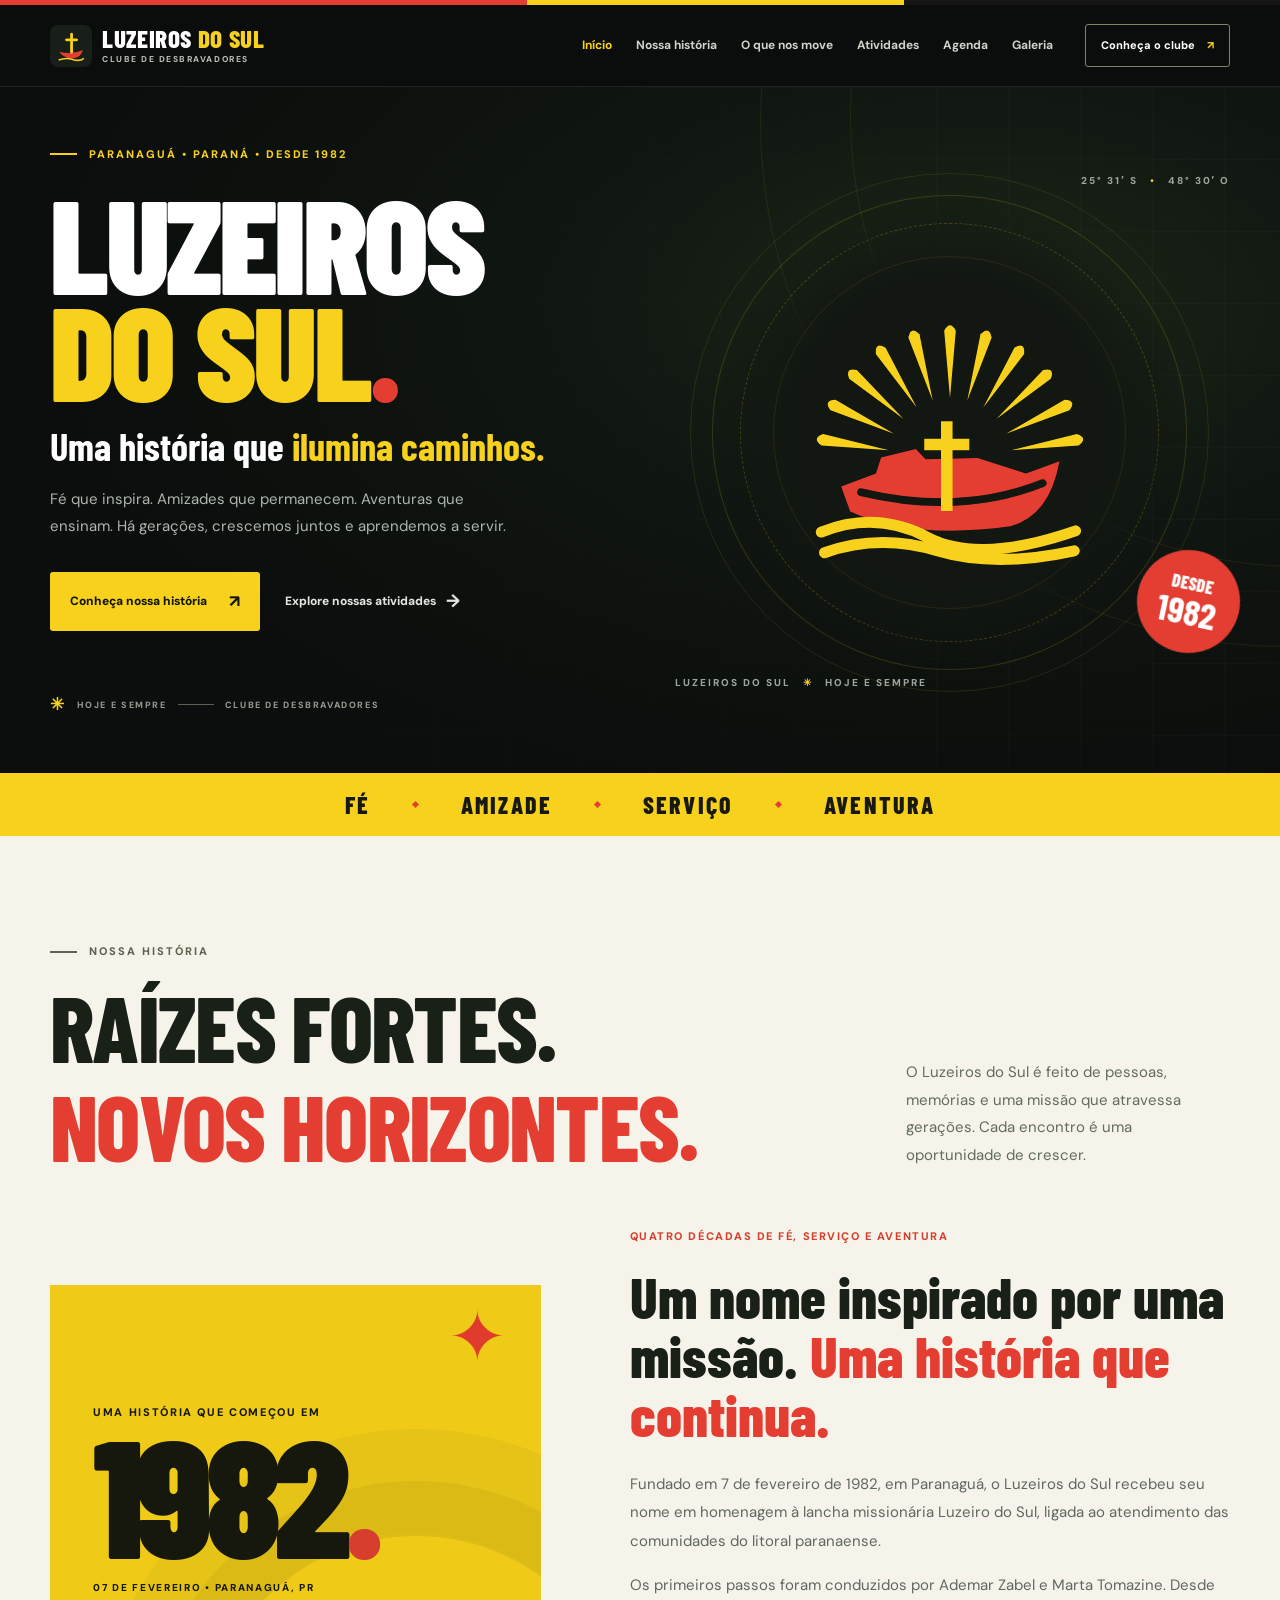
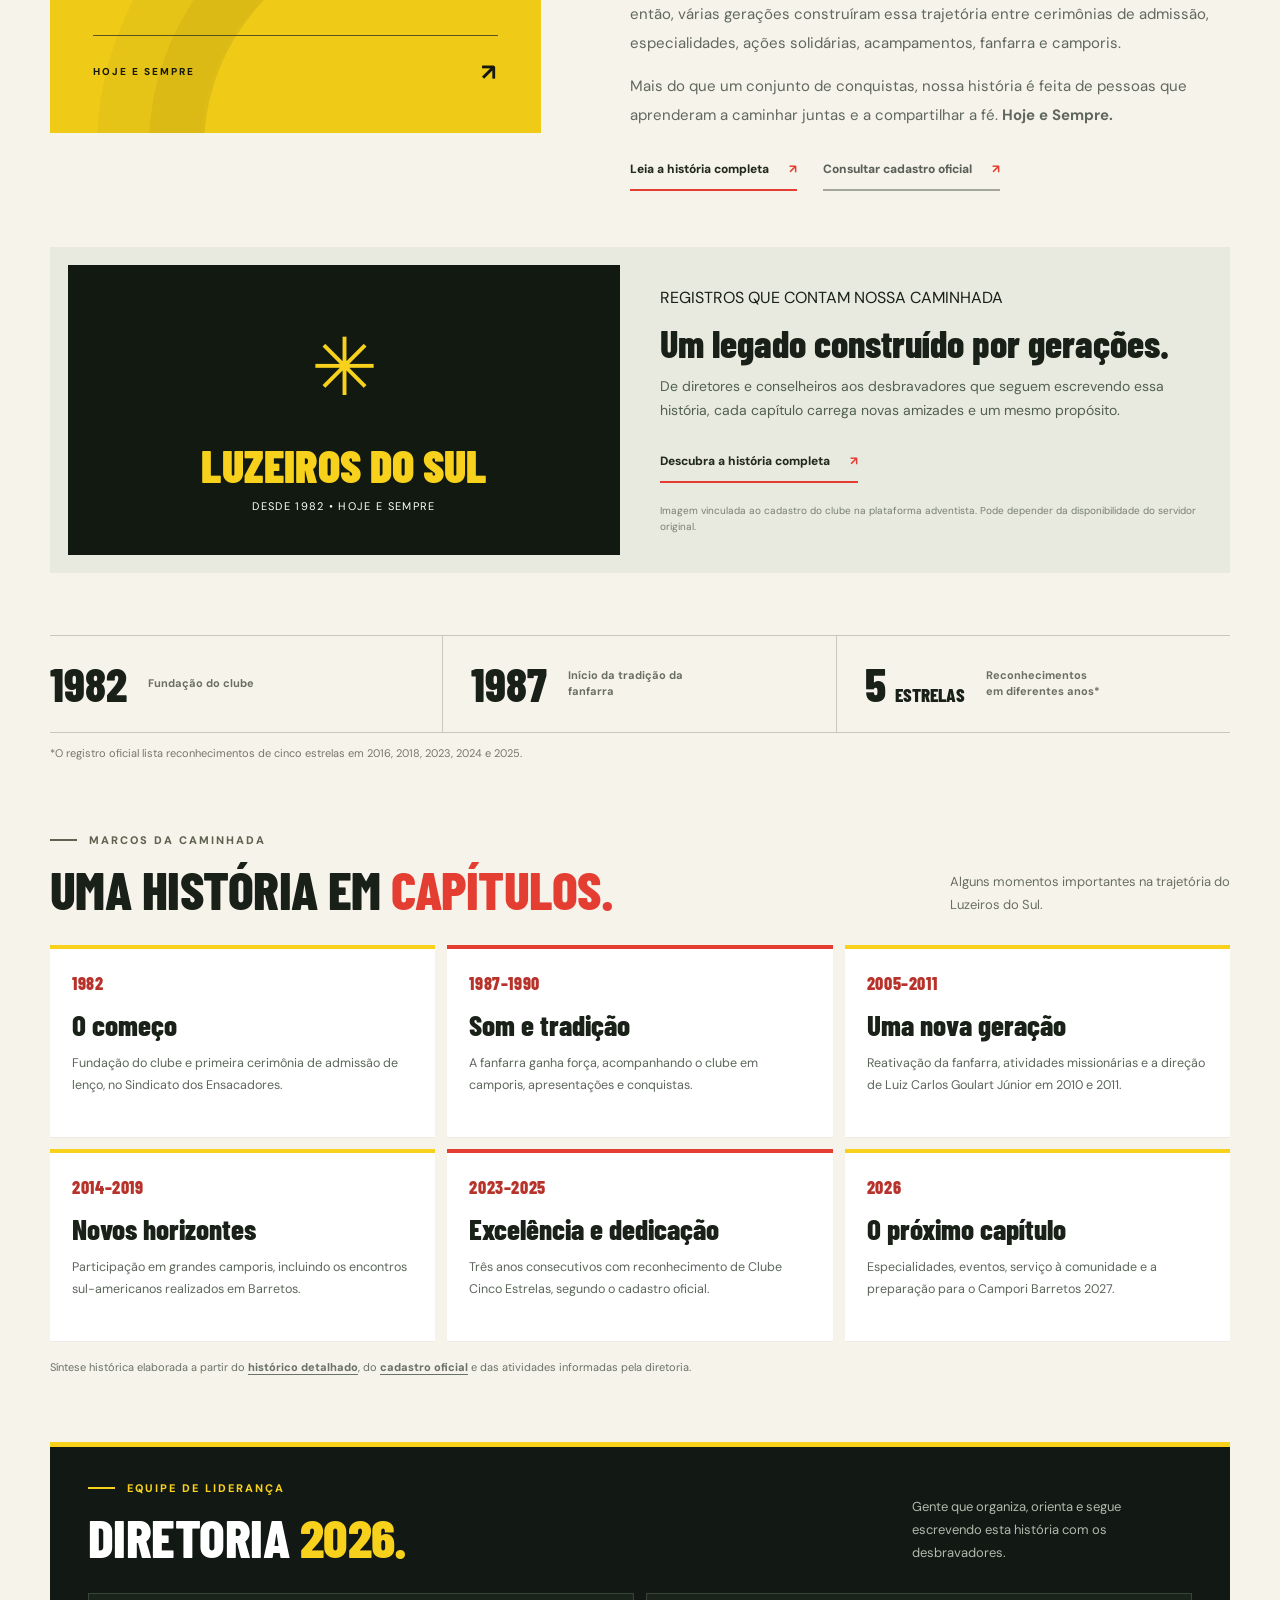
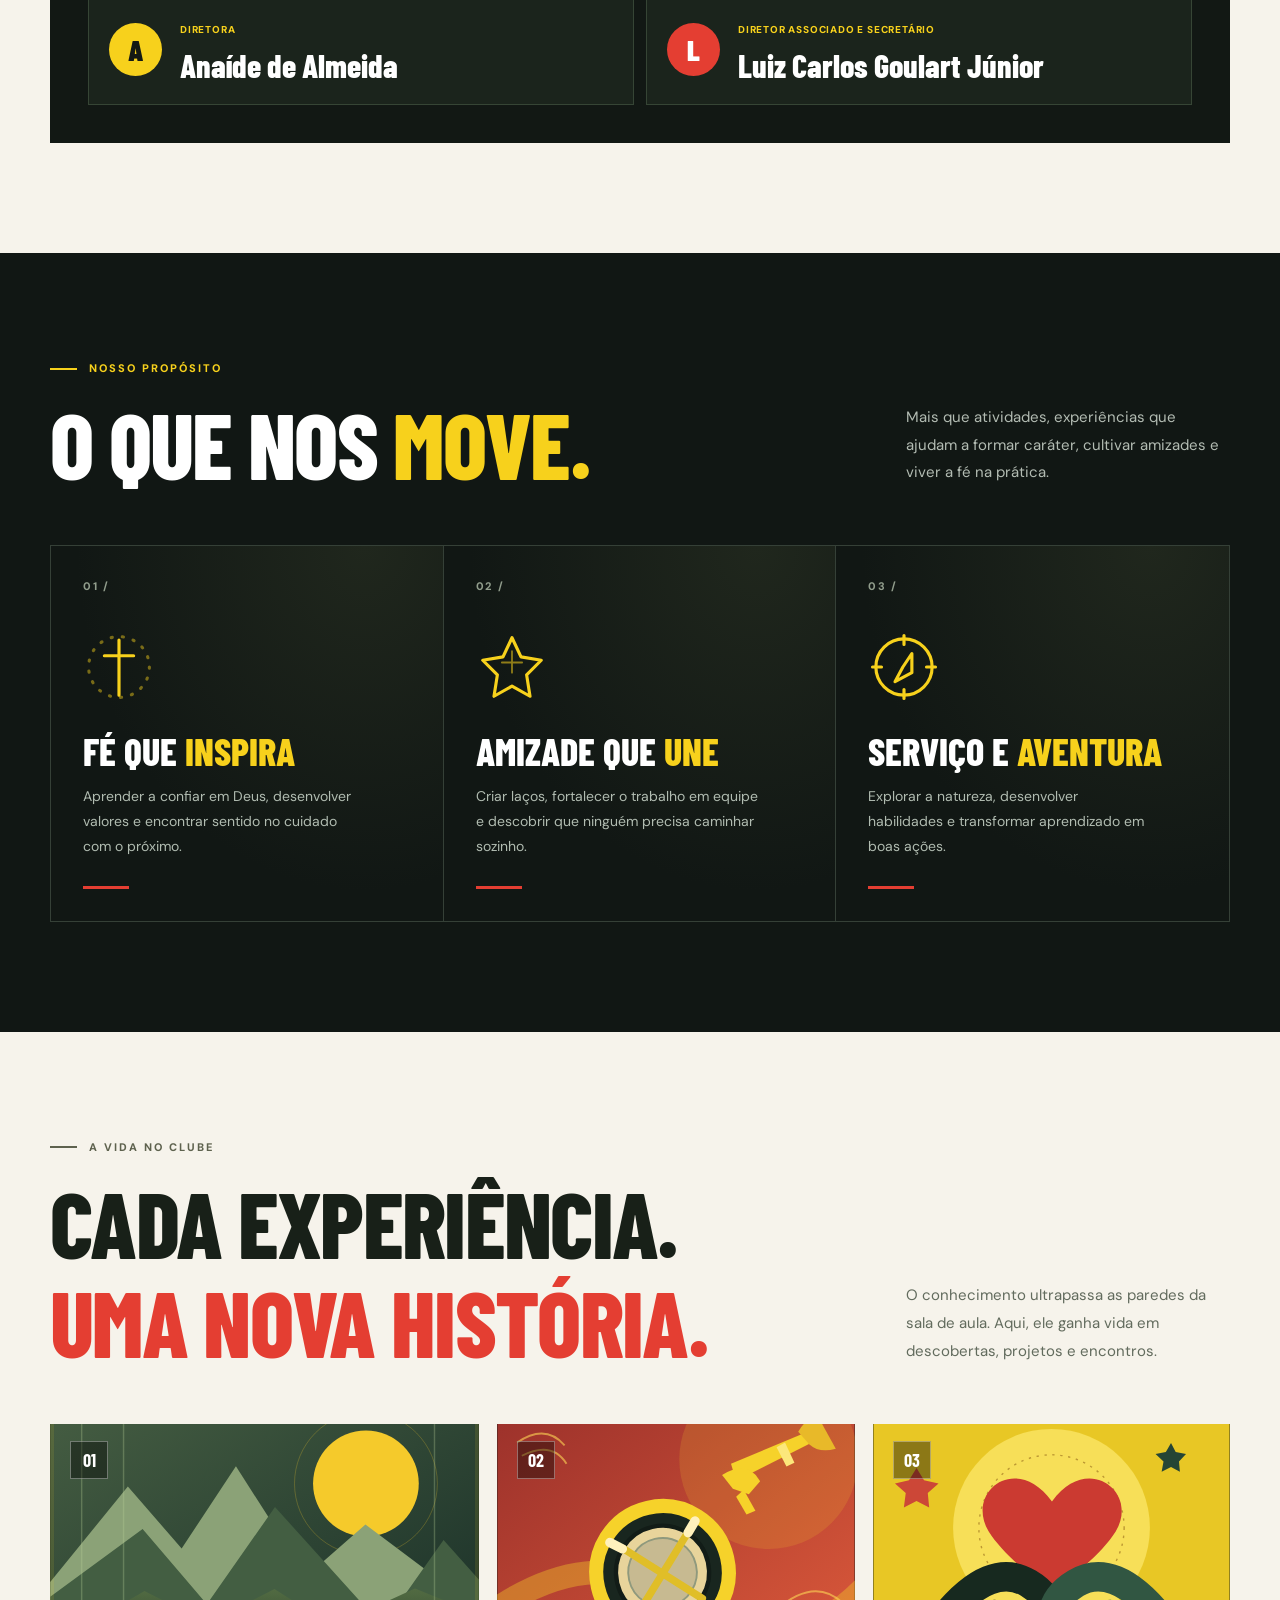
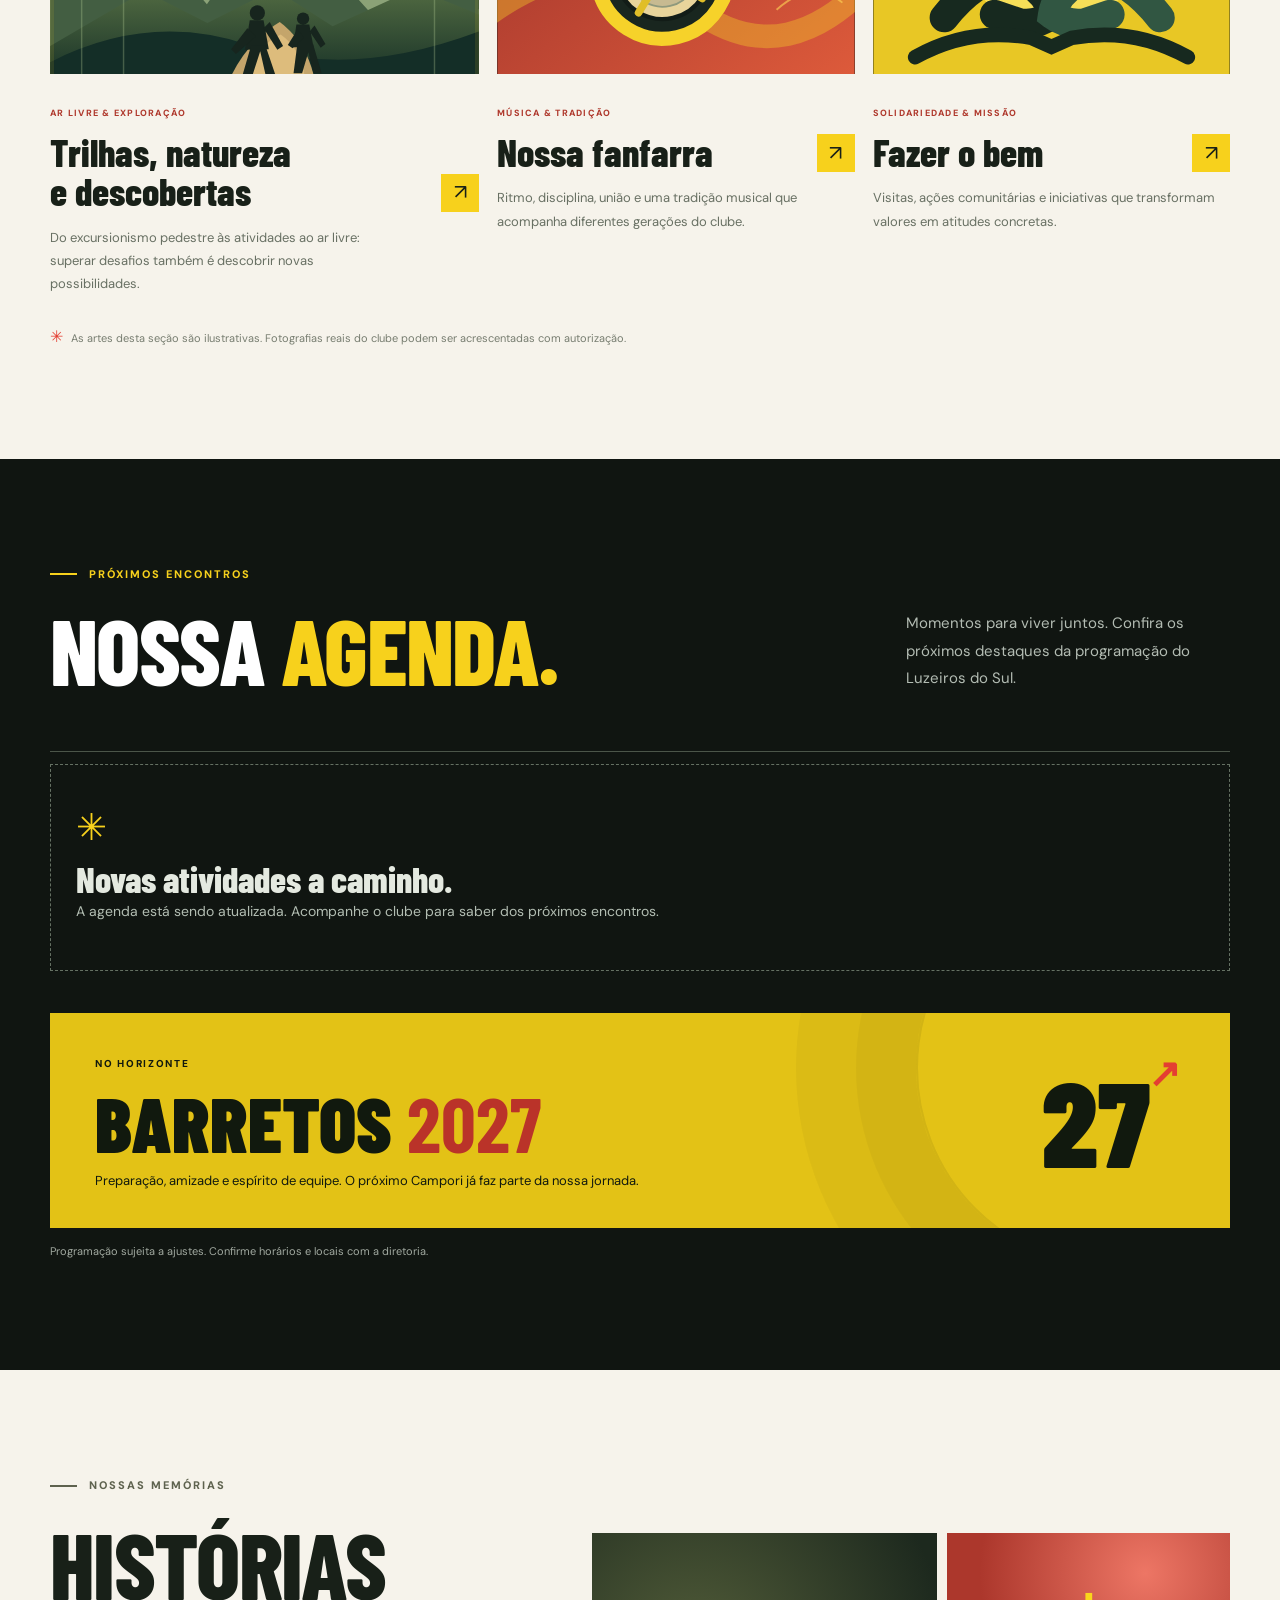
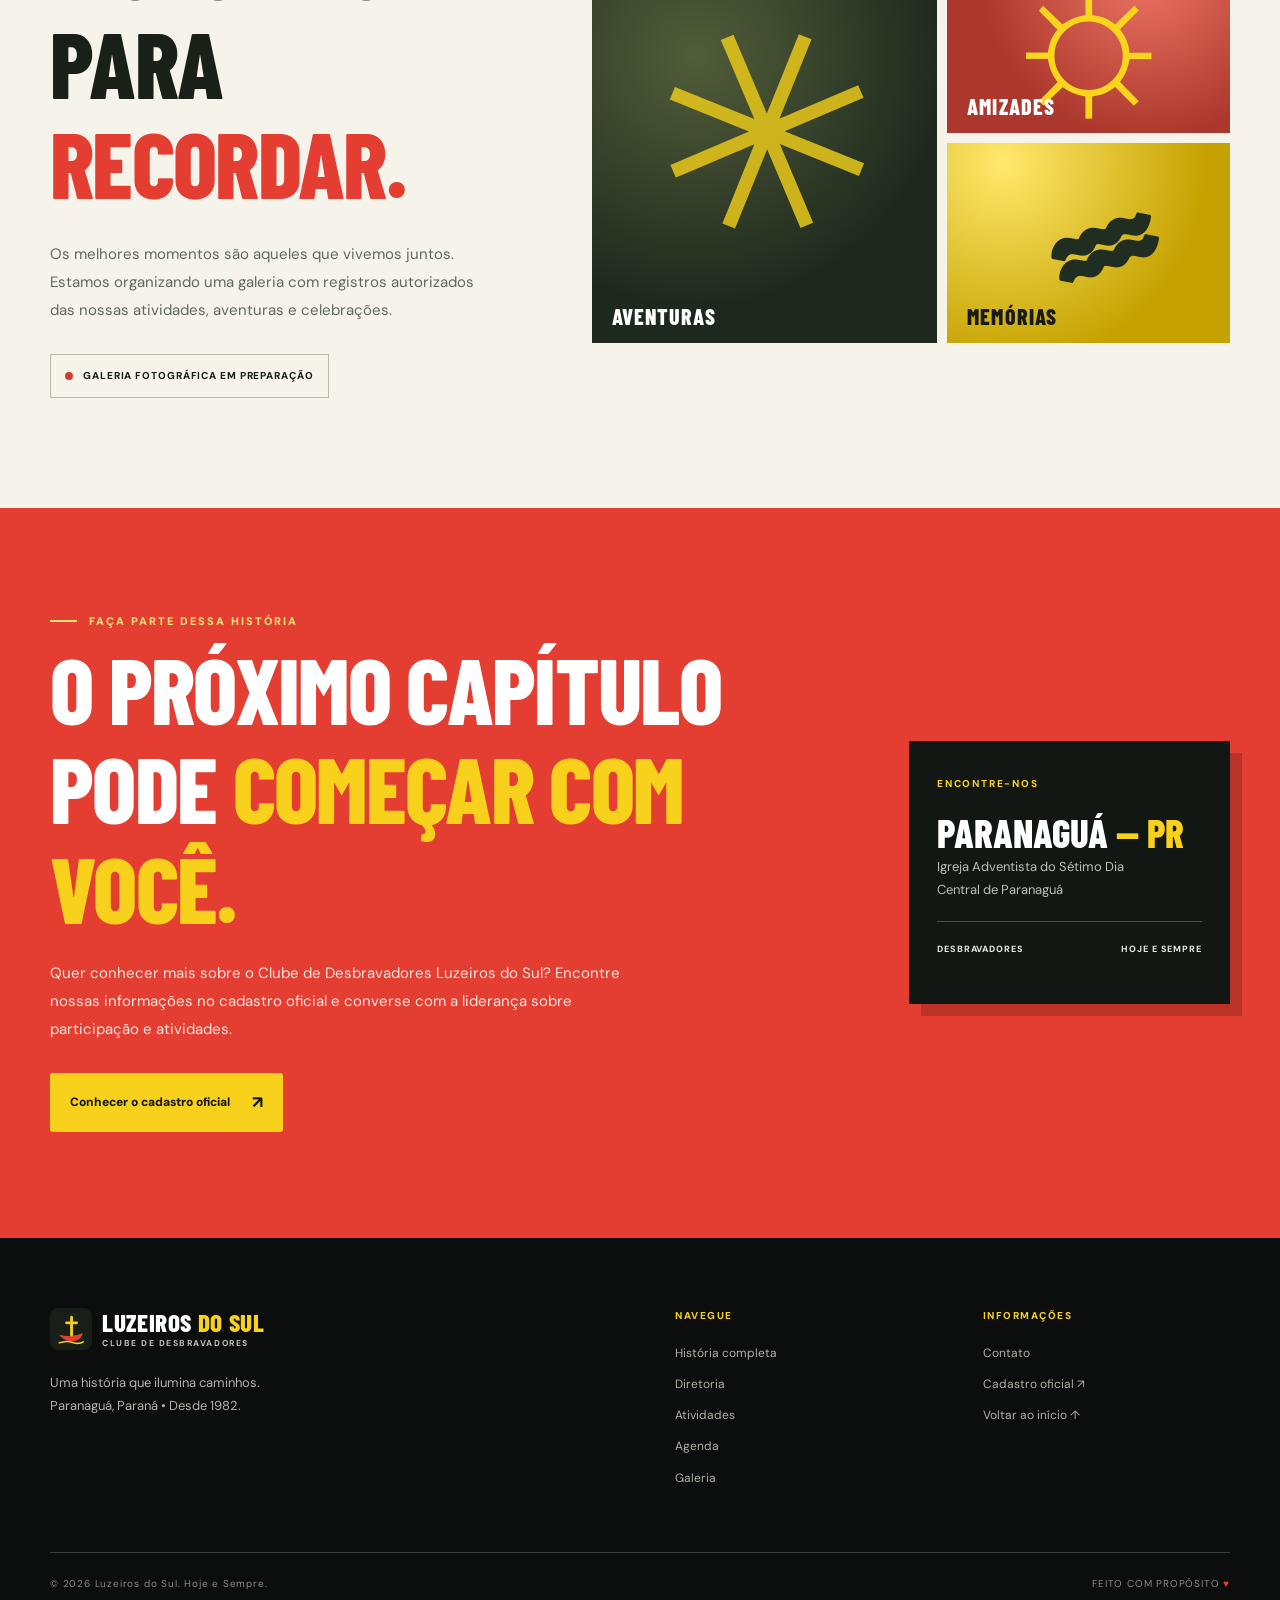
==== index.html @ bf6b20cd "Publicar páginas da versão 1.3 aprovada do Luzeiros do Sul" ====
<!doctype html>
<html lang="pt-BR">
<head>
  <meta charset="utf-8">
  <meta name="viewport" content="width=device-width, initial-scale=1">
  <meta name="theme-color" content="#0b0e0c">
  <meta name="description" content="Conheça o Clube de Desbravadores Luzeiros do Sul, de Paranaguá, Paraná. Desde 1982, fé, amizade, serviço e aventura. Hoje e Sempre!">
  <meta property="og:type" content="website">
  <meta property="og:title" content="Luzeiros do Sul | Hoje e Sempre">
  <meta property="og:description" content="Desde 1982, uma história de fé, amizade, serviço e aventura em Paranaguá, PR.">
  <meta property="og:locale" content="pt_BR">
  <link rel="icon" type="image/jpeg" href="https://sg.sdasystems.org/cms/logos_clubes/1820.jpg">
  <link rel="preconnect" href="https://fonts.googleapis.com">
  <link rel="preconnect" href="https://fonts.gstatic.com" crossorigin>
  <link href="https://fonts.googleapis.com/css2?family=Barlow+Condensed:wght@500;600;700;800;900&family=DM+Sans:wght@400;500;600;700;800&display=swap" rel="stylesheet">
  <link rel="stylesheet" href="styles.css">
  <title>Luzeiros do Sul — Hoje e Sempre</title>
  <script src="script.js" defer></script>
</head>
<body>
  <a class="skip-link" href="#conteudo">Pular para o conteúdo</a>
  <div class="topline" aria-hidden="true"><span></span><span></span><span></span></div>
  <header class="site-header" id="topo">
    <div class="container header-inner">
      <a class="brand" href="#inicio" aria-label="Luzeiros do Sul — voltar ao início">
        <span class="brand-mark"><img src="https://sg.sdasystems.org/cms/logos_clubes/1820.jpg" alt="" width="38" height="38" onerror="this.onerror=null;this.src='assets/favicon.svg'"></span>
        <span class="brand-copy"><strong>LUZEIROS <span>DO SUL</span></strong><small>CLUBE DE DESBRAVADORES</small></span>
      </a>
      <nav class="main-nav" id="main-nav" aria-label="Navegação principal">
        <a href="#inicio">Início</a>
        <a href="historia.html">Nossa história</a>
        <a href="#proposito">O que nos move</a>
        <a href="#atividades">Atividades</a>
        <a href="#agenda">Agenda</a>
        <a href="#galeria">Galeria</a>
      </nav>
      <a class="header-cta" href="#contato">Conheça o clube <span aria-hidden="true">↗</span></a>
      <button class="menu-toggle" type="button" aria-controls="main-nav" aria-expanded="false" aria-label="Abrir menu">
        <span></span><span></span><span></span>
      </button>
    </div>
  </header>
  <main id="conteudo">
    <section class="hero" id="inicio" aria-labelledby="hero-title">
      <div class="hero-orb hero-orb-one" aria-hidden="true"></div><div class="hero-orb hero-orb-two" aria-hidden="true"></div>
      <div class="container hero-grid">
        <div class="hero-content">
          <p class="eyebrow eyebrow-gold"><span class="eyebrow-dash"></span> PARANAGUÁ • PARANÁ • DESDE 1982</p>
          <h1 id="hero-title">LUZEIROS <span>DO SUL<span class="period">.</span></span></h1>
          <p class="hero-tagline">Uma história que <em>ilumina caminhos.</em></p>
          <p class="hero-description">Fé que inspira. Amizades que permanecem. Aventuras que ensinam. Há gerações, crescemos juntos e aprendemos a servir.</p>
          <div class="hero-buttons">
            <a class="btn btn-gold" href="historia.html">Conheça nossa história <span aria-hidden="true">↗</span></a>
            <a class="text-link" href="#atividades">Explore nossas atividades <span aria-hidden="true">→</span></a>
          </div>
          <div class="hero-bottom-note"><span class="small-sparkle" aria-hidden="true">✳</span> HOJE E SEMPRE <span class="line"></span> <span>CLUBE DE DESBRAVADORES</span></div>
        </div>
        <div class="hero-art" aria-label="Brasão do Clube de Desbravadores Luzeiros do Sul">
          <div class="art-coordinates art-top">25° 31′ S <span>•</span> 48° 30′ O</div>
          <div class="hero-art-frame">
            <div class="large-ring" aria-hidden="true"></div>
            <div class="rays-deco" aria-hidden="true"></div>
            <img class="official-logo" src="https://sg.sdasystems.org/cms/logos_clubes/1820.jpg" alt="Brasão oficial do Luzeiros do Sul: barco vermelho, cruz, raios e ondas amarelas" onerror="this.hidden=true;this.nextElementSibling.hidden=false">
            <img class="fallback-logo" src="assets/brasao-ilustrativo.svg" alt="Ilustração representativa de um barco, cruz e raios" hidden>
          </div>
          <div class="hero-art-stamp">DESDE <strong>1982</strong></div>
          <div class="art-coordinates art-bottom">LUZEIROS DO SUL <span>✳</span> HOJE E SEMPRE</div>
        </div>
      </div>
      <div class="hero-rail" aria-hidden="true"><span>FÉ</span><span class="rail-dot"></span><span>AMIZADE</span><span class="rail-dot"></span><span>SERVIÇO</span><span class="rail-dot"></span><span>AVENTURA</span></div>
    </section>

    <section class="intro band-light" id="historia" aria-labelledby="historia-titulo">
      <div class="container">
        <div class="section-heading intro-heading">
          <div><p class="eyebrow eyebrow-dark"><span class="eyebrow-dash"></span> NOSSA HISTÓRIA</p><h2 id="historia-titulo">RAÍZES FORTES.<br><span>NOVOS HORIZONTES.</span></h2></div>
          <p class="section-lead">O Luzeiros do Sul é feito de pessoas, memórias e uma missão que atravessa gerações. Cada encontro é uma oportunidade de crescer.</p>
        </div>
        <div class="story-layout">
          <div class="story-tile">
            <div class="story-symbol" aria-hidden="true"><span class="symbol-orbit"></span>✦</div>
            <p>UMA HISTÓRIA QUE COMEÇOU EM</p>
            <strong>1982<span>.</span></strong>
            <small>07 DE FEVEREIRO • PARANAGUÁ, PR</small>
            <div class="story-tile-bottom">HOJE E SEMPRE <span aria-hidden="true">↗</span></div>
          </div>
          <div class="story-copy">
            <p class="mini-label">QUATRO DÉCADAS DE FÉ, SERVIÇO E AVENTURA</p>
            <h3>Um nome inspirado por uma missão. <em>Uma história que continua.</em></h3>
            <p>Fundado em 7 de fevereiro de 1982, em Paranaguá, o Luzeiros do Sul recebeu seu nome em homenagem à lancha missionária Luzeiro do Sul, ligada ao atendimento das comunidades do litoral paranaense.</p>
            <p>Os primeiros passos foram conduzidos por Ademar Zabel e Marta Tomazine. Desde então, várias gerações construíram essa trajetória entre cerimônias de admissão, especialidades, ações solidárias, acampamentos, fanfarra e camporis.</p>
            <p>Mais do que um conjunto de conquistas, nossa história é feita de pessoas que aprenderam a caminhar juntas e a compartilhar a fé. <strong>Hoje e Sempre.</strong></p>
            <a class="inline-action" href="historia.html">Leia a história completa <span aria-hidden="true">↗</span></a>
            <a class="inline-action secondary-source" href="https://clubes.adventistas.org/br/asp/1820/luzeiros-do-sul/" target="_blank" rel="noopener noreferrer">Consultar cadastro oficial <span aria-hidden="true">↗</span></a>
          </div>
        </div>
        <div class="story-official-photo">
          <div class="story-official-visual" aria-label="Imagem do clube informada pela diretoria">
            <img src="https://clubes.adventistas.org/funcoes/foto_clube.php?clube=1820&amp;token=c621a207573763dfe2fd7ddb0cd3c4b7ff7f1d7eb7a37cc13ef0bb666153847d" alt="Fotografia do Clube de Desbravadores Luzeiros do Sul fornecida pelo cadastro adventista" loading="lazy" onerror="this.hidden=true;this.nextElementSibling.hidden=false">
            <div class="story-photo-fallback" hidden><span>✳</span><strong>LUZEIROS DO SUL</strong><small>DESDE 1982 • HOJE E SEMPRE</small></div>
          </div>
          <div><span class="mini-label">REGISTROS QUE CONTAM NOSSA CAMINHADA</span><h3>Um legado construído por gerações.</h3><p>De diretores e conselheiros aos desbravadores que seguem escrevendo essa história, cada capítulo carrega novas amizades e um mesmo propósito.</p><a class="inline-action" href="historia.html">Descubra a história completa <span aria-hidden="true">↗</span></a><small class="media-source">Imagem vinculada ao cadastro do clube na plataforma adventista. Pode depender da disponibilidade do servidor original.</small></div>
        </div>
        <div class="history-facts" aria-label="Marcos da nossa história">
          <div><strong>1982</strong><span>Fundação do clube</span></div>
          <div><strong>1987</strong><span>Início da tradição da fanfarra</span></div>
          <div><strong>5 <small>ESTRELAS</small></strong><span>Reconhecimentos em diferentes anos*</span></div>
        </div>
        <p class="fine-print">*O registro oficial lista reconhecimentos de cinco estrelas em 2016, 2018, 2023, 2024 e 2025.</p>
        <div class="history-timeline" aria-labelledby="linha-tempo-titulo">
          <div class="history-subheading">
            <div>
              <p class="eyebrow eyebrow-dark"><span class="eyebrow-dash"></span> MARCOS DA CAMINHADA</p>
              <h3 id="linha-tempo-titulo">UMA HISTÓRIA EM <span>CAPÍTULOS.</span></h3>
            </div>
            <p>Alguns momentos importantes na trajetória do Luzeiros do Sul.</p>
          </div>
          <div class="timeline-grid">
            <article class="timeline-card"><span class="timeline-year">1982</span><h4>O começo</h4><p>Fundação do clube e primeira cerimônia de admissão de lenço, no Sindicato dos Ensacadores.</p></article>
            <article class="timeline-card"><span class="timeline-year">1987–1990</span><h4>Som e tradição</h4><p>A fanfarra ganha força, acompanhando o clube em camporis, apresentações e conquistas.</p></article>
            <article class="timeline-card"><span class="timeline-year">2005–2011</span><h4>Uma nova geração</h4><p>Reativação da fanfarra, atividades missionárias e a direção de Luiz Carlos Goulart Júnior em 2010 e 2011.</p></article>
            <article class="timeline-card"><span class="timeline-year">2014–2019</span><h4>Novos horizontes</h4><p>Participação em grandes camporis, incluindo os encontros sul-americanos realizados em Barretos.</p></article>
            <article class="timeline-card"><span class="timeline-year">2023–2025</span><h4>Excelência e dedicação</h4><p>Três anos consecutivos com reconhecimento de Clube Cinco Estrelas, segundo o cadastro oficial.</p></article>
            <article class="timeline-card"><span class="timeline-year">2026</span><h4>O próximo capítulo</h4><p>Especialidades, eventos, serviço à comunidade e a preparação para o Campori Barretos 2027.</p></article>
          </div>
          <p class="timeline-source">Síntese histórica elaborada a partir do <a href="https://desbravai.com.br/clube/pr/paranagua/luzeiros-do-sul" target="_blank" rel="noopener noreferrer">histórico detalhado</a>, do <a href="https://clubes.adventistas.org/br/asp/1820/luzeiros-do-sul/" target="_blank" rel="noopener noreferrer">cadastro oficial</a> e das atividades informadas pela diretoria.</p>
        </div>
        <section class="leadership" id="diretoria" aria-labelledby="diretoria-titulo">
          <div class="leadership-intro">
            <div>
              <p class="eyebrow eyebrow-gold"><span class="eyebrow-dash"></span> EQUIPE DE LIDERANÇA</p>
              <h3 id="diretoria-titulo">DIRETORIA <span>2026.</span></h3>
            </div>
            <p>Gente que organiza, orienta e segue escrevendo esta história com os desbravadores.</p>
          </div>
          <div class="leadership-grid">
            <article class="leadership-card"><span class="leadership-mark" aria-hidden="true">A</span><div><span class="leadership-role">DIRETORA</span><h4>Anaíde de Almeida</h4></div></article>
            <article class="leadership-card"><span class="leadership-mark" aria-hidden="true">L</span><div><span class="leadership-role">DIRETOR ASSOCIADO E SECRETÁRIO</span><h4>Luiz Carlos Goulart Júnior</h4></div></article>
          </div>
        </section>
      </div>
    </section>

    <section class="purpose band-dark" id="proposito" aria-labelledby="proposito-titulo">
      <div class="container">
        <div class="section-heading purpose-heading"><div><p class="eyebrow eyebrow-gold"><span class="eyebrow-dash"></span> NOSSO PROPÓSITO</p><h2 id="proposito-titulo">O QUE NOS <span>MOVE.</span></h2></div><p class="section-lead">Mais que atividades, experiências que ajudam a formar caráter, cultivar amizades e viver a fé na prática.</p></div>
        <div class="purpose-grid">
          <article class="purpose-card"><span class="purpose-number">01 /</span><div class="purpose-icon" aria-hidden="true"><svg viewBox="0 0 64 64" fill="none" stroke="currentColor" stroke-width="2.8" stroke-linecap="round" stroke-linejoin="round"><path d="M32 8v49M19 22h26"/><circle cx="32" cy="32" r="27" stroke-dasharray="1 9" opacity=".45"/></svg></div><h3>FÉ QUE <span>INSPIRA</span></h3><p>Aprender a confiar em Deus, desenvolver valores e encontrar sentido no cuidado com o próximo.</p><span class="card-rule"></span></article>
          <article class="purpose-card"><span class="purpose-number">02 /</span><div class="purpose-icon" aria-hidden="true"><svg viewBox="0 0 64 64" fill="none" stroke="currentColor" stroke-width="2.8" stroke-linecap="round" stroke-linejoin="round"><path d="m32 6 8 17 18 3-13 13 3 19-16-9-16 9 3-19L6 26l18-3z"/><path d="M32 18v19M23 28h18" stroke-width="1.6" opacity=".55"/></svg></div><h3>AMIZADE QUE <span>UNE</span></h3><p>Criar laços, fortalecer o trabalho em equipe e descobrir que ninguém precisa caminhar sozinho.</p><span class="card-rule"></span></article>
          <article class="purpose-card"><span class="purpose-number">03 /</span><div class="purpose-icon" aria-hidden="true"><svg viewBox="0 0 64 64" fill="none" stroke="currentColor" stroke-width="2.8" stroke-linecap="round" stroke-linejoin="round"><circle cx="32" cy="32" r="25"/><path d="m39 20-8 12-7 13 15-8z"/><path d="M32 4v8M32 52v8M4 32h8M52 32h8"/></svg></div><h3>SERVIÇO E <span>AVENTURA</span></h3><p>Explorar a natureza, desenvolver habilidades e transformar aprendizado em boas ações.</p><span class="card-rule"></span></article>
        </div>
      </div>
    </section>

    <section class="activities band-light" id="atividades" aria-labelledby="atividades-titulo">
      <div class="container">
        <div class="section-heading activities-heading"><div><p class="eyebrow eyebrow-dark"><span class="eyebrow-dash"></span> A VIDA NO CLUBE</p><h2 id="atividades-titulo">CADA EXPERIÊNCIA.<br><span>UMA NOVA HISTÓRIA.</span></h2></div><p class="section-lead">O conhecimento ultrapassa as paredes da sala de aula. Aqui, ele ganha vida em descobertas, projetos e encontros.</p></div>
        <div class="activity-grid">
          <article class="activity-card activity-card-large"><div class="activity-visual"><img src="assets/trilha.svg" alt="Ilustração artística de montanhas, trilha e natureza" loading="lazy"><div class="activity-numeric">01</div></div><div class="activity-info"><div><span class="activity-category">AR LIVRE & EXPLORAÇÃO</span><h3>Trilhas, natureza<br>e descobertas</h3></div><span class="activity-arrow" aria-hidden="true">↗</span></div><p>Do excursionismo pedestre às atividades ao ar livre: superar desafios também é descobrir novas possibilidades.</p></article>
          <article class="activity-card"><div class="activity-visual"><img src="assets/fanfarra.svg" alt="Ilustração artística de instrumentos e música de fanfarra" loading="lazy"><div class="activity-numeric">02</div></div><div class="activity-info"><div><span class="activity-category">MÚSICA & TRADIÇÃO</span><h3>Nossa fanfarra</h3></div><span class="activity-arrow" aria-hidden="true">↗</span></div><p>Ritmo, disciplina, união e uma tradição musical que acompanha diferentes gerações do clube.</p></article>
          <article class="activity-card"><div class="activity-visual"><img src="assets/servico.svg" alt="Ilustração artística de mãos e coração representando solidariedade" loading="lazy"><div class="activity-numeric">03</div></div><div class="activity-info"><div><span class="activity-category">SOLIDARIEDADE & MISSÃO</span><h3>Fazer o bem</h3></div><span class="activity-arrow" aria-hidden="true">↗</span></div><p>Visitas, ações comunitárias e iniciativas que transformam valores em atitudes concretas.</p></article>
        </div>
        <p class="editorial-note"><span aria-hidden="true">✳</span> As artes desta seção são ilustrativas. Fotografias reais do clube podem ser acrescentadas com autorização.</p>
      </div>
    </section>

    <section class="events band-dark" id="agenda" aria-labelledby="agenda-titulo">
      <div class="container">
        <div class="section-heading events-heading"><div><p class="eyebrow eyebrow-gold"><span class="eyebrow-dash"></span> PRÓXIMOS ENCONTROS</p><h2 id="agenda-titulo">NOSSA <span>AGENDA.</span></h2></div><p class="section-lead">Momentos para viver juntos. Confira os próximos destaques da programação do Luzeiros do Sul.</p></div>
        <div class="events-list" id="events-list">
          <article class="event-item" data-date="2026-10-30"><div class="event-date"><strong>30</strong><span>OUT / 2026</span></div><div class="event-content"><span class="event-type">CONFRATERNIZAÇÃO & MÚSICA</span><h3>Pastelada + FEMUSA</h3><p>Uma noite especial de encontro e música adventista.</p><div class="event-meta"><span>◷ &nbsp; 19h</span><span>⌖ &nbsp; Clube Olímpico • Paranaguá</span></div></div><span class="event-ornament" aria-hidden="true">↗</span></article>
          <article class="event-item" data-date="2026-11-08"><div class="event-date"><strong>08</strong><span>NOV / 2026</span></div><div class="event-content"><span class="event-type">AÇÃO SOLIDÁRIA</span><h3>Luzeiros do Sul + Serra da Prata na LABRA</h3><p>Uma manhã com fanfarra, carrossel de atividades, dinâmicas e café.</p><div class="event-meta"><span>◷ &nbsp; Manhã</span><span>⌖ &nbsp; Local a confirmar</span></div></div><span class="event-ornament" aria-hidden="true">↗</span></article>
        </div>
        <div class="empty-events" id="empty-events" hidden><span aria-hidden="true">✳</span><strong>Novas atividades a caminho.</strong><p>A agenda está sendo atualizada. Acompanhe o clube para saber dos próximos encontros.</p></div>
        <div class="campori-banner"><div><span class="campori-kicker">NO HORIZONTE</span><h3>BARRETOS <strong>2027</strong></h3><p>Preparação, amizade e espírito de equipe. O próximo Campori já faz parte da nossa jornada.</p></div><div class="campori-badge" aria-hidden="true">27<span>↗</span></div></div>
        <p class="events-disclaimer">Programação sujeita a ajustes. Confirme horários e locais com a diretoria.</p>
      </div>
    </section>

    <section class="gallery band-light" id="galeria" aria-labelledby="galeria-titulo">
      <div class="container gallery-layout">
        <div class="gallery-copy"><p class="eyebrow eyebrow-dark"><span class="eyebrow-dash"></span> NOSSAS MEMÓRIAS</p><h2 id="galeria-titulo">HISTÓRIAS PARA <span>RECORDAR.</span></h2><p>Os melhores momentos são aqueles que vivemos juntos. Estamos organizando uma galeria com registros autorizados das nossas atividades, aventuras e celebrações.</p><span class="gallery-prep"><span class="gallery-prep-dot"></span> GALERIA FOTOGRÁFICA EM PREPARAÇÃO</span></div>
        <div class="gallery-mosaic" aria-label="Espaços reservados para as fotografias do clube"><div class="gallery-cell gallery-cell-a"><span class="gallery-asterisk">✳</span><span>AVENTURAS</span></div><div class="gallery-cell gallery-cell-b"><span class="gallery-sun">☼</span><span>AMIZADES</span></div><div class="gallery-cell gallery-cell-c"><span class="gallery-waves">≈≈≈</span><span>MEMÓRIAS</span></div></div>
      </div>
    </section>

    <section class="contact" id="contato" aria-labelledby="contato-titulo"><div class="container contact-grid"><div><p class="eyebrow eyebrow-gold"><span class="eyebrow-dash"></span> FAÇA PARTE DESSA HISTÓRIA</p><h2 id="contato-titulo">O PRÓXIMO CAPÍTULO PODE <span>COMEÇAR COM VOCÊ.</span></h2><p>Quer conhecer mais sobre o Clube de Desbravadores Luzeiros do Sul? Encontre nossas informações no cadastro oficial e converse com a liderança sobre participação e atividades.</p><a class="btn btn-gold" href="https://clubes.adventistas.org/br/asp/1820/luzeiros-do-sul/" target="_blank" rel="noopener noreferrer">Conhecer o cadastro oficial <span aria-hidden="true">↗</span></a></div><aside class="contact-card"><span>ENCONTRE-NOS</span><strong>PARANAGUÁ <em>— PR</em></strong><p>Igreja Adventista do Sétimo Dia<br>Central de Paranaguá</p><hr><div class="contact-info"><span>DESBRAVADORES</span><span>HOJE E SEMPRE</span></div></aside></div></section>
  </main>
  <footer class="site-footer"><div class="container footer-top"><div><a class="brand footer-brand" href="#inicio"><span class="brand-mark"><img src="https://sg.sdasystems.org/cms/logos_clubes/1820.jpg" alt="" width="38" height="38" onerror="this.onerror=null;this.src='assets/favicon.svg'"></span><span class="brand-copy"><strong>LUZEIROS <span>DO SUL</span></strong><small>CLUBE DE DESBRAVADORES</small></span></a><p>Uma história que ilumina caminhos.<br>Paranaguá, Paraná • Desde 1982.</p></div><div class="footer-links"><span>NAVEGUE</span><a href="historia.html">História completa</a><a href="#diretoria">Diretoria</a><a href="#atividades">Atividades</a><a href="#agenda">Agenda</a><a href="#galeria">Galeria</a></div><div class="footer-links"><span>INFORMAÇÕES</span><a href="#contato">Contato</a><a href="https://clubes.adventistas.org/br/asp/1820/luzeiros-do-sul/" target="_blank" rel="noopener noreferrer">Cadastro oficial ↗</a><a href="#inicio">Voltar ao início ↑</a></div></div><div class="container footer-bottom"><span>© <span id="copyright-year">2026</span> Luzeiros do Sul. Hoje e Sempre.</span><span>FEITO COM PROPÓSITO <span class="footer-heart" aria-hidden="true">♥</span></span></div></footer>
</body>
</html>
---- styles.css ----
:root{--dark:#0b0e0c;--dark-soft:#121714;--dark-card:#1a1e1a;--yellow:#f7d11c;--red:#e43e32;--cream:#f6f3eb;--ink:#182018;--muted:#a4aca3;--sans:'DM Sans',Arial,Helvetica,sans-serif;--display:'Barlow Condensed','Arial Narrow',Impact,sans-serif;--container:1180px}
*,*::before,*::after{box-sizing:border-box}html{scroll-behavior:smooth;scroll-padding-top:90px}body{margin:0;color:var(--ink);font:400 16px/1.6 var(--sans);background:var(--dark)}body.menu-open{overflow:hidden}img{max-width:100%;display:block}a{text-decoration:none;color:inherit}button{font:inherit}h1,h2,h3,p{margin-top:0}h1,h2,h3{line-height:1.08}h1,h2,.display{font-family:var(--display);letter-spacing:-.018em}h2{font-size:clamp(3.5rem,7.2vw,6.1rem);font-weight:800;margin-bottom:0}h2 span{color:var(--red)}.container{width:min(calc(100% - 72px),var(--container));margin-inline:auto}.topline{height:5px;display:grid;grid-template-columns:1.4fr 1fr 1fr}.topline span:nth-child(1){background:var(--red)}.topline span:nth-child(2){background:var(--yellow)}.topline span:nth-child(3){background:#151515}.skip-link{position:fixed;top:-80px;left:16px;z-index:999;background:var(--yellow);padding:10px 16px;color:var(--dark)}.skip-link:focus{top:16px}:focus-visible{outline:3px solid var(--yellow);outline-offset:4px}
.site-header{position:sticky;top:0;z-index:100;background:rgba(11,14,12,.96);border-bottom:1px solid rgba(255,255,255,.09);backdrop-filter:blur(16px)}.header-inner{height:81px;display:flex;align-items:center;gap:25px}.brand{display:flex;align-items:center;gap:10px;color:#fff;flex-shrink:0}.brand-mark{height:42px;width:42px;background:#181f19;border-radius:8px;display:grid;place-items:center;overflow:hidden}.brand-mark img{width:36px;height:36px;object-fit:cover;mix-blend-mode:lighten}.brand-copy{display:flex;flex-direction:column;line-height:1}.brand-copy strong{font-family:var(--display);font-size:25px;font-weight:800;letter-spacing:.025em;white-space:nowrap}.brand-copy strong span{color:var(--yellow)}.brand-copy small{font-family:var(--sans);font-weight:800;font-size:8.5px;letter-spacing:.18em;color:#b8bfb4;margin-top:5px}.main-nav{margin-left:auto;display:flex;align-items:center;gap:24px}.main-nav a{font-size:12px;font-weight:700;color:#ced3cb;white-space:nowrap;transition:color .2s}.main-nav a:hover,.main-nav a.active{color:var(--yellow)}.header-cta{margin-left:7px;white-space:nowrap;border:1px solid #7d8567;border-radius:3px;color:#fff;padding:12px 15px;font-size:11px;font-weight:800;transition:background .2s}.header-cta:hover{background:#22271e}.header-cta span{margin-left:9px;color:var(--yellow)}.menu-toggle{display:none;background:none;border:0;cursor:pointer;width:46px;height:46px;align-items:center;justify-content:center;flex-direction:column;gap:5px}.menu-toggle span{display:block;width:22px;height:2px;background:#fff;transition:transform .2s,opacity .2s}
.hero{background:radial-gradient(ellipse at 76% 29%,#1d2618 0%,#101611 31%,var(--dark) 67%);color:#fff;position:relative;overflow:hidden}.hero::before{content:'';position:absolute;inset:0;pointer-events:none;background-image:linear-gradient(rgba(255,255,255,.018) 1px,transparent 1px),linear-gradient(90deg,rgba(255,255,255,.018) 1px,transparent 1px);background-size:72px 72px;mask-image:linear-gradient(90deg,transparent,black)}.hero-orb{position:absolute;border:1px solid rgba(247,209,28,.08);border-radius:50%;pointer-events:none}.hero-orb-one{width:900px;height:900px;right:-470px;top:-420px}.hero-orb-two{width:1050px;height:1050px;right:-530px;top:-490px}.hero-grid{min-height:630px;display:grid;grid-template-columns:1.03fr .97fr;align-items:center;gap:25px;padding:60px 0 55px;position:relative}.hero-content{position:relative;z-index:2}.eyebrow{display:flex;align-items:center;gap:12px;font-size:11px;font-weight:800;letter-spacing:.18em;line-height:1.3}.eyebrow-gold{color:var(--yellow)}.eyebrow-dark{color:#5e624e}.eyebrow-dash{display:inline-block;width:27px;height:2px;background:currentColor;flex-shrink:0}.hero h1{font-size:clamp(5rem,10.4vw,9.5rem);font-weight:900;line-height:.8;letter-spacing:-.026em;margin:28px 0 23px}.hero h1>span{display:block;color:var(--yellow)}.period{color:var(--red)}.hero-tagline{font-family:var(--display);font-size:clamp(1.8rem,3vw,2.7rem);font-weight:700;line-height:1.14;margin:0 0 17px}.hero-tagline em{font-style:normal;color:var(--yellow)}.hero-description{max-width:475px;color:#aeb6af;font-size:15px;line-height:1.8;margin-bottom:32px}.hero-buttons{display:flex;align-items:center;gap:25px;flex-wrap:wrap}.btn{font-size:12px;font-weight:800;padding:16px 20px;display:inline-flex;align-items:center;gap:22px;border-radius:3px;transition:transform .2s,background .2s}.btn:hover{transform:translateY(-3px)}.btn-gold{background:var(--yellow);color:#12150a}.btn-gold:hover{background:#ffe34a}.btn span{font-size:17px}.text-link{font-size:12px;color:#e0e5df;font-weight:800;display:inline-flex;gap:10px;align-items:center}.text-link:hover{color:var(--yellow)}.text-link span{font-size:18px}.hero-bottom-note{display:flex;align-items:center;gap:11px;color:#919a90;font-size:9px;letter-spacing:.18em;font-weight:800;margin-top:60px}.small-sparkle{color:var(--yellow);font-size:17px}.hero-bottom-note>.line{height:1px;width:36px;background:#596154}.hero-art{position:relative;min-height:520px;display:flex;align-items:center;justify-content:center}.hero-art-frame{width:min(100%,475px);aspect-ratio:1;position:relative;display:grid;place-items:center;border:1px solid rgba(247,209,28,.16);border-radius:50%;background:radial-gradient(circle at center,#121712 0 47%,transparent 70%)}.hero-art-frame::before,.hero-art-frame::after{content:'';position:absolute;border-radius:50%;border:1px dashed rgba(247,209,28,.22)}.hero-art-frame::before{inset:27px}.hero-art-frame::after{inset:60px;border-style:solid;border-color:rgba(247,209,28,.09)}.large-ring{position:absolute;inset:-23px;border-radius:50%;border:1px solid rgba(247,209,28,.1)}.official-logo,.fallback-logo{width:77%;height:77%;object-fit:contain;z-index:2;mix-blend-mode:lighten;filter:drop-shadow(0 20px 30px rgba(0,0,0,.12));border-radius:50%}.official-logo[hidden],.fallback-logo[hidden]{display:none}.art-coordinates{position:absolute;font-size:10px;font-weight:800;letter-spacing:.2em;color:#9da69a;z-index:3}.art-coordinates span{color:var(--yellow);padding:0 8px}.art-top{top:0;right:0}.art-bottom{bottom:2px;left:5px}.hero-art-stamp{position:absolute;bottom:40px;right:-10px;width:103px;height:103px;border-radius:50%;background:var(--red);transform:rotate(12deg);z-index:4;display:flex;flex-direction:column;justify-content:center;align-items:center;font-family:var(--display);font-size:21px;line-height:1;color:#fff;font-weight:800}.hero-art-stamp strong{font-size:45px}.hero-rail{display:flex;align-items:center;justify-content:center;gap:43px;background:var(--yellow);color:#171811;min-height:63px;font-family:var(--display);font-size:24px;font-weight:800;letter-spacing:.09em}.rail-dot{width:5px;height:5px;background:var(--red);transform:rotate(45deg)}
.band-light{background:var(--cream);color:var(--ink)}.band-dark{background:var(--dark);color:#fff}.intro,.purpose,.activities,.events,.gallery{padding:108px 0 110px}.section-heading{display:flex;align-items:end;justify-content:space-between;gap:65px;margin-bottom:52px}.section-heading h2{margin-top:18px}.section-lead{max-width:324px;font-size:15px;line-height:1.85;color:#626b5d;margin-bottom:6px}.band-dark .section-lead{color:#b3bcb3}.story-layout{display:grid;grid-template-columns:.9fr 1.1fr;gap:7.5%;align-items:center}.story-tile{min-height:448px;background:#efcb18;color:#17180d;position:relative;padding:43px;display:flex;flex-direction:column;justify-content:end;overflow:hidden}.story-tile::before{content:'';position:absolute;inset:auto -90px -230px auto;width:430px;height:430px;border:3px solid rgba(22,23,14,.08);border-radius:50%;box-shadow:0 0 0 52px rgba(22,23,14,.05),0 0 0 104px rgba(22,23,14,.045)}.story-tile>p{font-size:11px;font-weight:800;letter-spacing:.15em;margin:0 0 9px;z-index:2}.story-tile>strong{font:900 clamp(8rem,17vw,14rem)/.76 var(--display);letter-spacing:-.04em;z-index:2}.story-tile>strong span{color:#d83e2e}.story-tile>small{font-size:10px;font-weight:800;letter-spacing:.17em;margin-top:23px;z-index:2}.story-symbol{position:absolute;right:34px;top:18px;font-size:70px;line-height:1;color:#e03b2d}.story-tile-bottom{border-top:1px solid #5a521d;padding-top:18px;display:flex;justify-content:space-between;align-items:center;margin-top:39px;font-size:10px;font-weight:800;letter-spacing:.2em;position:relative}.story-tile-bottom span{font-size:23px}.story-copy .mini-label{font-size:11px;font-weight:800;letter-spacing:.14em;color:#d43f2e;margin-bottom:22px}.story-copy h3{font:800 clamp(2.5rem,4.5vw,4.4rem)/1.02 var(--display);margin-bottom:26px}.story-copy h3 em{font-style:normal;color:var(--red)}.story-copy>p:not(.mini-label){font-size:15px;line-height:1.92;color:#60685d}.inline-action{font-size:12px;font-weight:800;color:#212a1d;display:inline-flex;gap:20px;border-bottom:2px solid var(--red);padding-bottom:10px;margin-top:15px}.inline-action span{color:var(--red)}.history-facts{border-top:1px solid #c9c8ba;border-bottom:1px solid #c9c8ba;display:grid;grid-template-columns:repeat(3,1fr);margin-top:62px}.history-facts>div{padding:24px 28px 25px;border-right:1px solid #c9c8ba;display:flex;align-items:center;gap:21px}.history-facts>div:first-child{padding-left:0}.history-facts>div:last-child{border:0}.history-facts strong{font:800 47px/1 var(--display);white-space:nowrap}.history-facts strong small{font-size:19px}.history-facts span{font-size:11px;line-height:1.4;font-weight:700;max-width:120px;color:#6a6f62}.fine-print{font-size:11px;color:#75786a;margin-top:12px;margin-bottom:0}
.purpose{background:#111714}.purpose-heading h2 span,.events-heading h2 span{color:var(--yellow)}.purpose-grid{display:grid;grid-template-columns:repeat(3,1fr);border:1px solid #354037}.purpose-card{min-height:375px;position:relative;padding:32px;display:flex;flex-direction:column;border-right:1px solid #354037;background:radial-gradient(ellipse at 80% 0,#20271d,transparent 65%);transition:background .2s}.purpose-card:last-child{border-right:0}.purpose-card:hover{background:#1a241d}.purpose-number{font-size:11px;letter-spacing:.15em;color:#919d8c;font-weight:800}.purpose-icon{width:72px;height:72px;color:var(--yellow);margin-top:35px}.purpose-icon svg{width:100%;height:100%}.purpose-card h3{font:800 38px/1 var(--display);margin:29px 0 14px}.purpose-card h3 span{color:var(--yellow)}.purpose-card p{color:#b1bcb1;font-size:14px;line-height:1.8;margin:0 0 20px;max-width:282px}.card-rule{display:block;background:var(--red);height:3px;width:46px;margin-top:auto}
.activities .section-heading h2{max-width:700px}.activity-grid{display:grid;grid-template-columns:1.2fr 1fr 1fr;gap:18px;align-items:stretch}.activity-card{min-width:0}.activity-visual{height:250px;background:#171c18;position:relative;overflow:hidden}.activity-card-large .activity-visual{height:250px}.activity-visual img{width:100%;height:100%;object-fit:cover;transition:transform .35s}.activity-card:hover .activity-visual img{transform:scale(1.035)}.activity-numeric{position:absolute;top:17px;left:20px;background:rgba(0,0,0,.4);color:#fff;font:700 18px var(--display);width:38px;height:38px;display:grid;place-items:center;border:1px solid rgba(255,255,255,.35)}.activity-info{display:flex;justify-content:space-between;align-items:end;gap:5px;padding:24px 0 0}.activity-category{font-size:9px;font-weight:800;letter-spacing:.14em;color:#af392d}.activity-info h3{font:800 clamp(1.8rem,3vw,2.6rem)/1.02 var(--display);margin:10px 0 0}.activity-arrow{background:var(--yellow);width:38px;height:38px;display:grid;place-items:center;flex-shrink:0;font-size:21px}.activity-card>p{color:#687063;font-size:13px;line-height:1.8;margin:14px 0 0;max-width:345px}.editorial-note{font-size:11px;color:#777d70;margin:28px 0 0}.editorial-note span{color:var(--red);font-size:16px;margin-right:5px}
.events{background:#101511}.events-list{border-top:1px solid #4b5549}.event-item{display:grid;grid-template-columns:165px 1fr 35px;gap:30px;align-items:center;border-bottom:1px solid #3b453b;padding:26px 0}.event-item[hidden]{display:none}.event-date{display:flex;flex-direction:column;line-height:1}.event-date strong{font:800 89px/.85 var(--display);color:var(--yellow)}.event-date span{font-size:11px;font-weight:800;letter-spacing:.2em;color:#e9ebde;margin-top:15px}.event-type{font-size:10px;letter-spacing:.17em;color:var(--yellow);font-weight:800}.event-content h3{font:800 42px/1 var(--display);margin:7px 0 10px}.event-content p{font-size:13px;color:#abb5a9;margin:0 0 15px}.event-meta{display:flex;gap:26px;flex-wrap:wrap;color:#d2d8ca;font-size:11px;font-weight:600}.event-ornament{font-size:31px;color:#788473}.empty-events{padding:33px 25px;margin-top:12px;border:1px dashed #657163;color:#e4e9e0}.empty-events[hidden]{display:none}.empty-events>span{font-size:37px;color:var(--yellow)}.empty-events strong{font:800 36px var(--display);display:block}.empty-events p{color:#b2bdb2;font-size:14px}.campori-banner{margin-top:42px;background:#e3c216;color:#11190e;padding:36px 45px;display:flex;align-items:center;justify-content:space-between;gap:30px;position:relative;overflow:hidden}.campori-banner::before{content:'';width:400px;height:400px;border:2px solid rgba(15,20,8,.08);border-radius:50%;position:absolute;right:-86px;top:-145px;box-shadow:0 0 0 60px rgba(15,20,8,.035),0 0 0 120px rgba(15,20,8,.035)}.campori-kicker{font-size:10px;font-weight:800;letter-spacing:.17em}.campori-banner h3{font:900 clamp(3.2rem,6vw,5.3rem)/1 var(--display);margin:10px 0}.campori-banner h3 strong{color:#ba3329}.campori-banner p{max-width:565px;font-size:13px;margin:0}.campori-badge{font:900 120px/.9 var(--display);position:relative;margin-right:35px}.campori-badge span{position:absolute;right:-31px;top:-12px;color:var(--red);font-size:39px}.events-disclaimer{font-size:11px;color:#a1a9a0;margin:15px 0 0}
.gallery-layout{display:grid;grid-template-columns:.85fr 1.15fr;gap:70px;align-items:center}.gallery-copy h2{margin-top:21px}.gallery-copy p:not(.eyebrow){font-size:15px;line-height:1.85;max-width:430px;color:#60695e;margin:29px 0}.gallery-prep{display:inline-flex;align-items:center;gap:10px;font-size:10px;letter-spacing:.09em;font-weight:800;border:1px solid #b7b9a9;padding:13px 14px}.gallery-prep-dot{width:8px;height:8px;background:#d13d2c;border-radius:50%}.gallery-mosaic{height:410px;display:grid;grid-template-columns:1.1fr .9fr;grid-template-rows:1fr 1fr;gap:10px}.gallery-cell{position:relative;display:flex;align-items:center;justify-content:center;overflow:hidden;color:#fff}.gallery-cell span:last-child{position:absolute;bottom:14px;left:20px;font:800 22px var(--display);letter-spacing:.05em}.gallery-cell-a{grid-row:span 2;background:radial-gradient(circle at 30% 30%,#525d39,#1d291e 67%)}.gallery-cell-b{background:radial-gradient(circle at 70% 20%,#ed7665,#ac372c 65%)}.gallery-cell-c{background:radial-gradient(circle at 20% 10%,#ffe96c,#c6a200 70%);color:#171b13}.gallery-asterisk{font-size:280px;line-height:1;color:#e9c81a;transform:rotate(22deg);opacity:.85}.gallery-sun{font-size:210px;color:#f9d61c;line-height:1}.gallery-waves{font:900 110px var(--display);letter-spacing:-.25em;color:#202e22;transform:rotate(-20deg)}
.contact{background:var(--red);color:#fff;padding:106px 0}.contact-grid{display:grid;grid-template-columns:1.4fr .6fr;gap:110px;align-items:center}.contact .eyebrow-gold{color:#ffe376}.contact h2{max-width:760px}.contact h2 span{color:var(--yellow)}.contact-grid>div>p:not(.eyebrow){font-size:15px;line-height:1.85;max-width:610px;margin:23px 0 29px;color:#ffe7e1}.contact-card{padding:28px;background:#121714;min-height:263px;box-shadow:12px 12px 0 rgba(62,15,11,.25)}.contact-card>span{font-size:10px;font-weight:800;letter-spacing:.18em;color:var(--yellow)}.contact-card strong{font:800 39px/1.1 var(--display);display:block;margin-top:17px}.contact-card strong em{font-style:normal;color:var(--yellow)}.contact-card p{font-size:13px;line-height:1.8;color:#b9c1b6}.contact-card hr{height:1px;background:#485248;border:0;margin:20px 0}.contact-info{display:flex;justify-content:space-between;gap:12px;font-size:9px;font-weight:800;letter-spacing:.1em;color:#e2e8de}
.site-footer{background:var(--dark);color:#fff;padding:70px 0 20px}.footer-top{display:grid;grid-template-columns:1.6fr .7fr .7fr;gap:60px;padding-bottom:64px}.footer-top>div:first-child p{font-size:13px;line-height:1.8;color:#aeb4aa;margin:21px 0 0}.footer-links{display:flex;flex-direction:column;gap:12px}.footer-links>span{font-size:10px;letter-spacing:.15em;font-weight:800;color:var(--yellow);margin-bottom:8px}.footer-links>a{font-size:12px;color:#aab4a7;transition:color .2s}.footer-links>a:hover{color:var(--yellow)}.footer-bottom{border-top:1px solid #394038;display:flex;justify-content:space-between;gap:20px;padding-top:23px;color:#838d84;font-size:10px;letter-spacing:.08em}.footer-heart{color:var(--red)}
@media(max-width:1130px){.main-nav{gap:15px}.main-nav a{font-size:11px}.header-cta{display:none}.hero h1{font-size:clamp(5rem,10vw,8rem)}.history-facts>div{gap:12px;padding-inline:15px}.history-facts strong{font-size:42px}}
@media(max-width:880px){.container{width:min(calc(100% - 42px),var(--container))}.header-inner{height:72px}.main-nav{position:fixed;left:0;right:0;top:77px;height:calc(100dvh - 77px);background:#121714;display:flex;flex-direction:column;justify-content:flex-start;align-items:stretch;gap:0;padding:26px 24px;visibility:hidden;opacity:0;pointer-events:none;transform:translateY(-12px);transition:opacity .2s,transform .2s,visibility .2s;overflow:auto}.main-nav.is-open{visibility:visible;opacity:1;pointer-events:auto;transform:translateY(0)}.main-nav a{border-bottom:1px solid #323a31;padding:17px 6px;font:800 31px var(--display)}.menu-toggle{display:flex;margin-left:auto}.menu-toggle.is-open span:nth-child(1){transform:translateY(7px) rotate(45deg)}.menu-toggle.is-open span:nth-child(2){opacity:0}.menu-toggle.is-open span:nth-child(3){transform:translateY(-7px) rotate(-45deg)}.hero-grid{grid-template-columns:1fr 1fr;gap:0;min-height:590px}.hero h1{font-size:clamp(4.8rem,12vw,7rem)}.hero-art{min-height:340px}.hero-art-stamp{width:70px;height:70px;font-size:15px;right:0;bottom:45px}.hero-art-stamp strong{font-size:30px}.hero-bottom-note{margin-top:40px}.story-layout{grid-template-columns:1fr 1fr;gap:35px}.story-tile{min-height:390px;padding:28px}.story-tile>strong{font-size:9rem}.story-copy h3{font-size:3rem}.history-facts strong{font-size:34px}.history-facts>div{display:block}.history-facts span{display:block;margin-top:10px}.purpose-card{padding:23px}.purpose-card h3{font-size:31px}.activity-grid{gap:12px}.activity-info h3{font-size:28px}.gallery-layout{gap:35px}.contact-grid{gap:45px}}
@media(max-width:650px){html{scroll-padding-top:75px}.container{width:min(calc(100% - 36px),var(--container))}.brand-copy strong{font-size:23px}.site-header .brand-copy small{font-size:8px}.hero-grid{grid-template-columns:1fr;padding:74px 0 58px;gap:35px}.hero h1{font-size:clamp(5.5rem,18vw,8.3rem);margin:24px 0 21px}.hero-description{font-size:14px}.hero-content{max-width:570px}.hero-bottom-note{margin-top:30px}.hero-art{min-height:300px;max-width:380px;width:100%;margin:8px auto 0}.hero-art-frame{width:84%;}.hero-art-stamp{right:10px;bottom:38px}.art-top{right:8px;top:-4px}.art-bottom{left:15px;bottom:0}.hero-rail{flex-wrap:wrap;gap:16px 20px;padding:12px 7px;min-height:70px;font-size:20px}.intro,.purpose,.activities,.events,.gallery{padding:74px 0}.section-heading{display:block;margin-bottom:36px}.section-heading h2{margin-top:19px}.section-heading .section-lead{max-width:570px;margin-top:19px}.story-layout{grid-template-columns:1fr;gap:32px}.story-tile{min-height:330px}.story-tile>strong{font-size:clamp(8rem,33vw,12rem)}.story-copy h3{font-size:3.4rem}.history-facts{grid-template-columns:repeat(3,1fr);gap:0;margin-top:42px}.history-facts>div{padding:17px 8px}.history-facts>div:first-child{padding:17px 8px 17px 0}.history-facts strong{font-size:29px}.history-facts strong small{display:block;font-size:14px}.history-facts span{font-size:9px}.purpose-grid{grid-template-columns:1fr}.purpose-card{border-bottom:1px solid #354037;border-right:0;min-height:295px;padding:30px}.purpose-card:last-child{border-bottom:0}.purpose-icon{margin-top:22px;width:56px;height:56px}.purpose-card h3{font-size:38px;margin-top:18px}.activity-grid{grid-template-columns:1fr;gap:40px}.activity-visual,.activity-card-large .activity-visual{height:250px}.activity-info h3{font-size:34px}.event-item{grid-template-columns:78px 1fr;gap:18px;padding:30px 0}.event-date strong{font-size:65px}.event-date span{font-size:9px;letter-spacing:.06em;margin-top:10px}.event-content h3{font-size:31px}.event-content p{font-size:12px}.event-type{font-size:9px}.event-meta{gap:8px;font-size:10px;flex-direction:column}.event-ornament{display:none}.campori-banner{padding:28px;align-items:center}.campori-banner h3{font-size:51px}.campori-badge{font-size:70px;margin-right:10px}.campori-badge span{font-size:24px;right:-20px}.gallery-layout{grid-template-columns:1fr;gap:32px}.gallery-mosaic{height:310px}.gallery-asterisk{font-size:230px}.gallery-sun{font-size:160px}.gallery-waves{font-size:70px}.contact{padding:77px 0}.contact-grid{grid-template-columns:1fr;gap:44px}.contact h2{font-size:clamp(3.8rem,13vw,5.4rem)}.contact-card{max-width:430px}.footer-top{grid-template-columns:1fr 1fr;gap:35px}.footer-top>div:first-child{grid-column:span 2}.footer-bottom{display:block}.footer-bottom span:last-child{display:block;margin-top:12px}}
@media(max-width:380px){.container{width:calc(100% - 30px)}.hero h1{font-size:5rem}.hero-buttons{gap:18px}.brand-copy strong{font-size:21px}.brand-mark{width:37px;height:37px}.brand-copy small{font-size:7.5px}.history-facts strong{font-size:26px}.campori-badge{display:none}}@media(prefers-reduced-motion:reduce){html{scroll-behavior:auto}*,*::before,*::after{transition-duration:.01ms!important;animation-duration:.01ms!important}}
/* Pequenos ajustes de encaixe em telas compactas */
.hero-content{min-width:0}
.hero-art-stamp{font-size:18px}
.hero-art-stamp strong{font-size:37px}
@media(max-width:880px){.hero-art-stamp{font-size:13px}.hero-art-stamp strong{font-size:26px}}
@media(max-width:650px){.hero h1{font-size:clamp(4rem,18vw,5.2rem)}.art-coordinates{font-size:8px}.hero-buttons{gap:18px}}
@media(max-width:380px){.hero h1{font-size:clamp(3.85rem,18vw,4.3rem)}}
@media(max-width:650px){.activities .section-heading h2{font-size:clamp(2.85rem,11vw,4.2rem)}}
.story-tile>strong{font-size:clamp(8rem,13vw,11rem)}
@media(max-width:650px){.story-tile>strong{font-size:clamp(6.8rem,26vw,8.8rem)}}
@media(max-width:380px){
  .hero h1{font-size:clamp(3.55rem,18vw,4.3rem)}
  .intro .section-heading h2{font-size:clamp(2.6rem,12vw,3rem)}
  .activities .section-heading h2{font-size:2.6rem}
  .gallery h2{font-size:2.7rem}
  .campori-banner h3{font-size:39px}
  .gallery-copy,.gallery-mosaic,.campori-banner>div:first-child{min-width:0}
}
@media(max-width:380px){.contact h2{font-size:3.3rem}}
@media(max-width:380px){.contact-grid>*,.contact-card{min-width:0}.contact-card strong{font-size:34px}}

/* Versão 1.2 — histórico do clube e diretoria */
.secondary-source{margin-left:22px;border-color:#a4a89b;color:#596057}
.history-timeline{margin-top:70px}
.history-subheading,.leadership-intro{display:flex;justify-content:space-between;align-items:end;gap:32px;margin-bottom:28px}
.history-subheading h3,.leadership-intro h3{font:800 clamp(2.3rem,4.2vw,4.1rem)/1.02 var(--display);margin:15px 0 0;letter-spacing:-.01em}
.history-subheading h3 span,.leadership-intro h3 span{color:var(--red)}
.history-subheading>p,.leadership-intro>p{max-width:280px;font-size:13px;line-height:1.75;color:#697060;margin:0}
.timeline-grid{display:grid;grid-template-columns:repeat(3,minmax(0,1fr));gap:12px}
.timeline-card{background:#fff;min-height:192px;padding:23px 22px;border-top:4px solid var(--yellow);box-shadow:0 1px 0 rgba(0,0,0,.03)}
.timeline-card:nth-child(3n+2){border-color:var(--red)}
.timeline-year{font:800 18px/1 var(--display);color:#b6322a;letter-spacing:.035em}
.timeline-card h4{font:800 29px/1.1 var(--display);margin:12px 0;color:#1a2119}
.timeline-card p{font-size:12.5px;line-height:1.7;color:#5c665b;margin:0}
.timeline-source{font-size:11px;line-height:1.7;color:#6a7268;margin-top:17px}
.timeline-source a{font-weight:800;text-decoration:underline;text-underline-offset:3px}
.leadership{margin-top:65px;background:#121814;color:#fff;padding:34px 38px 38px;border-top:5px solid var(--yellow)}
.leadership-intro h3 span{color:var(--yellow)}
.leadership-intro>p{color:#aebbac}
.leadership-grid{display:grid;grid-template-columns:repeat(2,minmax(0,1fr));gap:12px}
.leadership-card{display:flex;align-items:center;gap:18px;padding:21px 20px;min-width:0;background:#1b241c;border:1px solid #364535}
.leadership-mark{height:53px;width:53px;min-width:53px;border-radius:50%;background:var(--yellow);color:#141914;display:grid;place-items:center;font:900 29px/1 var(--display)}
.leadership-card:nth-child(2) .leadership-mark{background:var(--red);color:#fff}
.leadership-role{font-size:10px;font-weight:800;color:var(--yellow);line-height:1.5;letter-spacing:.08em}
.leadership-card h4{font:800 clamp(1.35rem,2.6vw,2rem)/1.13 var(--display);margin:7px 0 0}
@media(max-width:880px){.timeline-grid{grid-template-columns:repeat(2,minmax(0,1fr))}.leadership{padding:25px}.secondary-source{display:table;margin:16px 0 0}}
@media(max-width:650px){.history-timeline{margin-top:48px}.history-subheading,.leadership-intro{display:block}.history-subheading>p,.leadership-intro>p{margin-top:15px;max-width:none}.timeline-grid,.leadership-grid{grid-template-columns:1fr}.timeline-card{min-height:unset}.leadership{margin-top:45px;padding:25px 20px 22px}.leadership-card{padding:17px 14px;gap:13px}.leadership-mark{width:45px;height:45px;min-width:45px;font-size:25px}}

/* destaque da foto informada no resumo da home */
.story-official-photo{display:grid;grid-template-columns:minmax(0,1fr) minmax(0,1fr);gap:40px;margin-top:56px;padding:18px;background:#e9eadf;align-items:center}
.story-official-visual{display:grid;place-items:center;min-height:290px;background:#111911}.story-official-visual img{width:100%;height:100%;max-height:430px;object-fit:contain}
.story-photo-fallback{display:flex;align-items:center;justify-content:center;flex-direction:column;text-align:center;min-height:290px;color:var(--yellow);gap:10px}.story-photo-fallback span{font-size:80px}.story-photo-fallback strong{font:900 46px/1 var(--display)}.story-photo-fallback small{font-size:11px;letter-spacing:.12em;color:#fff}
.story-official-photo h3{font:800 clamp(2rem,3vw,3.25rem)/1.05 var(--display);margin:12px 0}.story-official-photo p{color:#526051;font-size:14px;line-height:1.7}.story-official-photo .media-source{display:block;margin-top:20px;padding-right:14px;font-size:10px;line-height:1.6;color:#777f71}
@media(max-width:880px){.history-hero-grid{grid-template-columns:1fr 0.9fr;gap:20px}.history-hero h1{font-size:clamp(4rem,10vw,6.5rem)}.history-cover{min-height:280px}.history-cover img{max-width:65%}.history-cover:before{height:210px;width:210px}.history-intro-layout{gap:32px;grid-template-columns:200px 1fr}.history-intro-metric span{font-size:100px}.history-main{grid-template-columns:170px 1fr;gap:26px}.history-side a{font-size:14px}}
@media(max-width:650px){.history-hero-grid{grid-template-columns:1fr;padding:62px 0 36px;gap:42px}.history-hero h1{font-size:clamp(4.6rem,17vw,7.2rem)}.history-cover{min-height:260px}.history-cover img{max-width:60%}.history-opening{font-size:2rem}.history-intro{padding:36px 0}.history-intro-layout{grid-template-columns:1fr;gap:20px}.history-intro-metric{border-right:0;border-bottom:2px solid #121714;padding:0 0 20px}.history-intro-metric span{font-size:90px}.history-intro-metric strong{font-size:18px}.history-main{display:block;padding-top:50px;padding-bottom:75px}.history-side{position:static;display:grid;grid-template-columns:repeat(2,minmax(0,1fr));margin-bottom:54px;padding:12px}.history-side p{grid-column:span 2}.history-side a{font-size:15px}.chapter{padding-bottom:37px;margin-bottom:42px}.chapter-heading h2{font-size:clamp(2.8rem,10vw,3.9rem)}.chapter-prose p{font-size:14px;line-height:1.84}.history-bullets li{font-size:13px}.history-ending{padding:31px 25px}.history-ending blockquote{font-size:26px}.history-official-photo,.story-official-photo{grid-template-columns:1fr;gap:16px}.story-official-photo{margin-top:44px}.story-official-photo>div:last-child{padding:4px 9px 14px}}
/* Garante que conteúdo de reserva só apareça quando a imagem falhar. */
[hidden]{display:none!important}
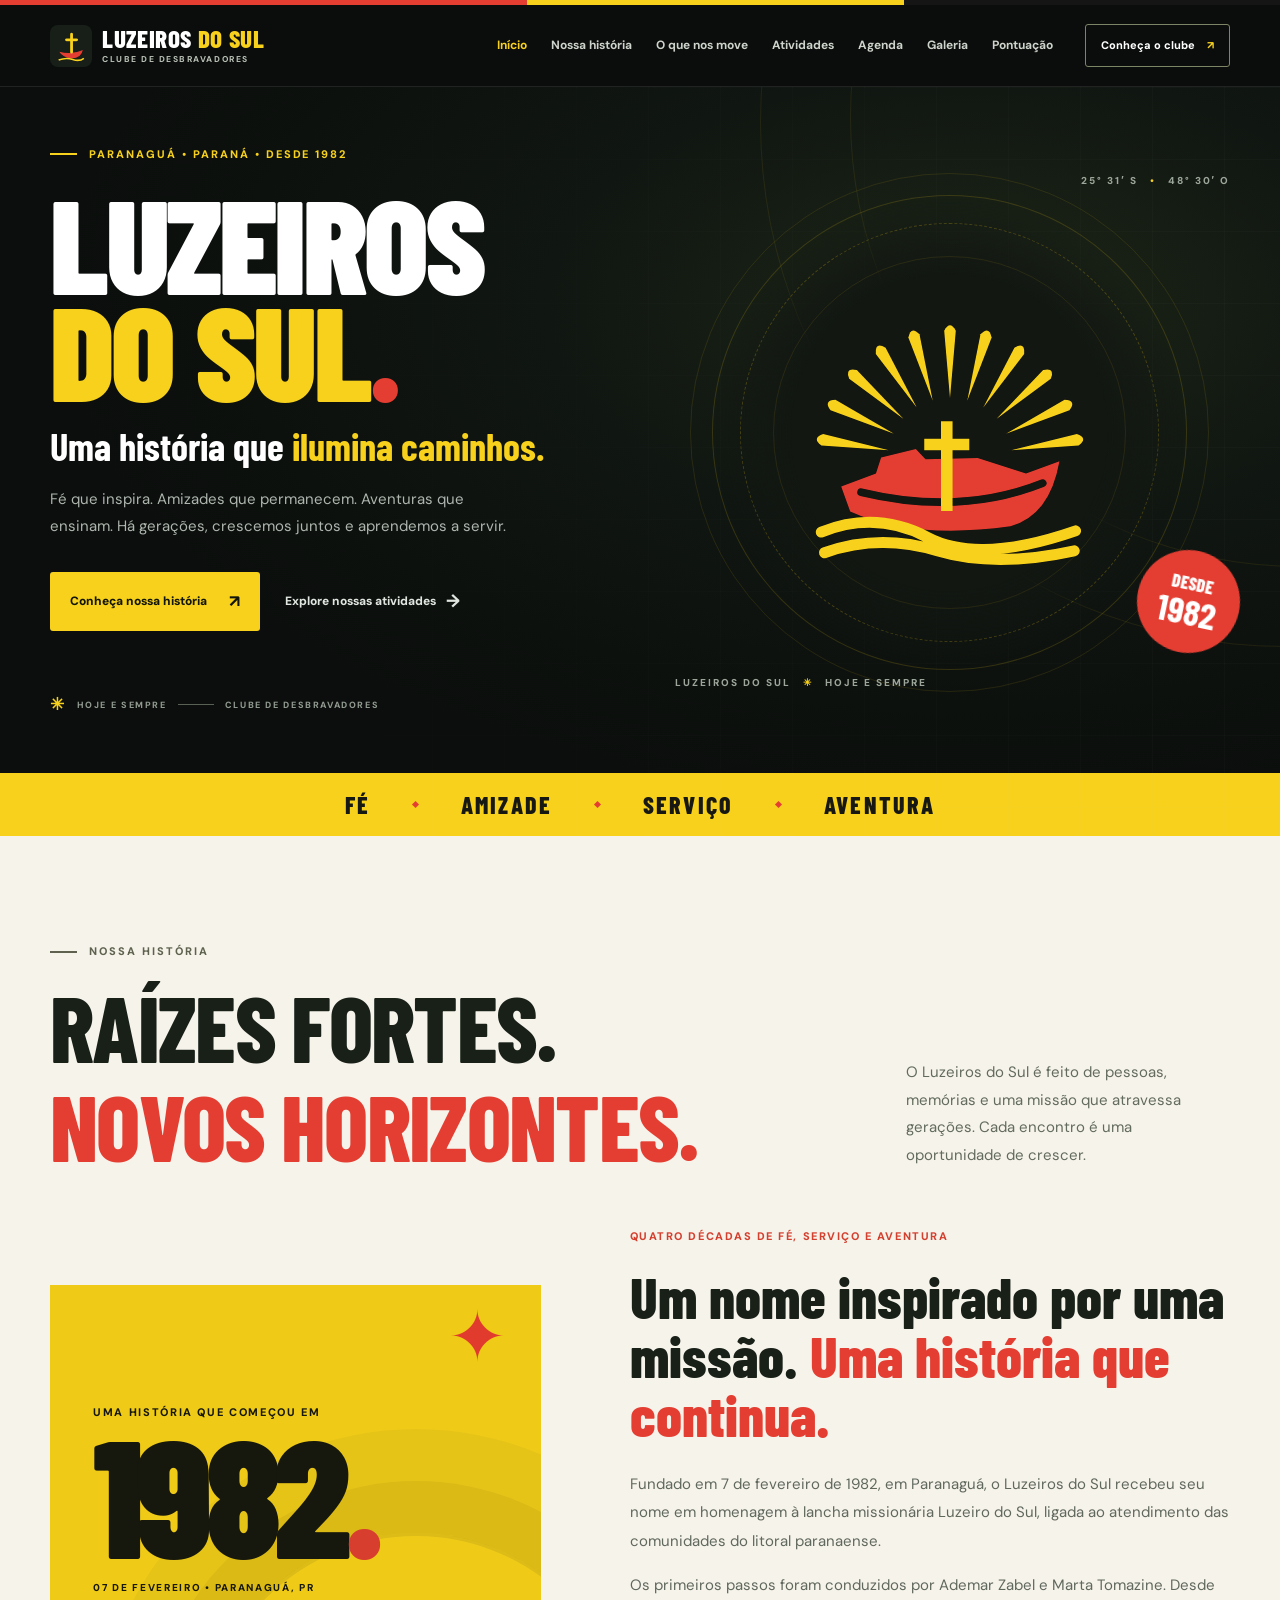
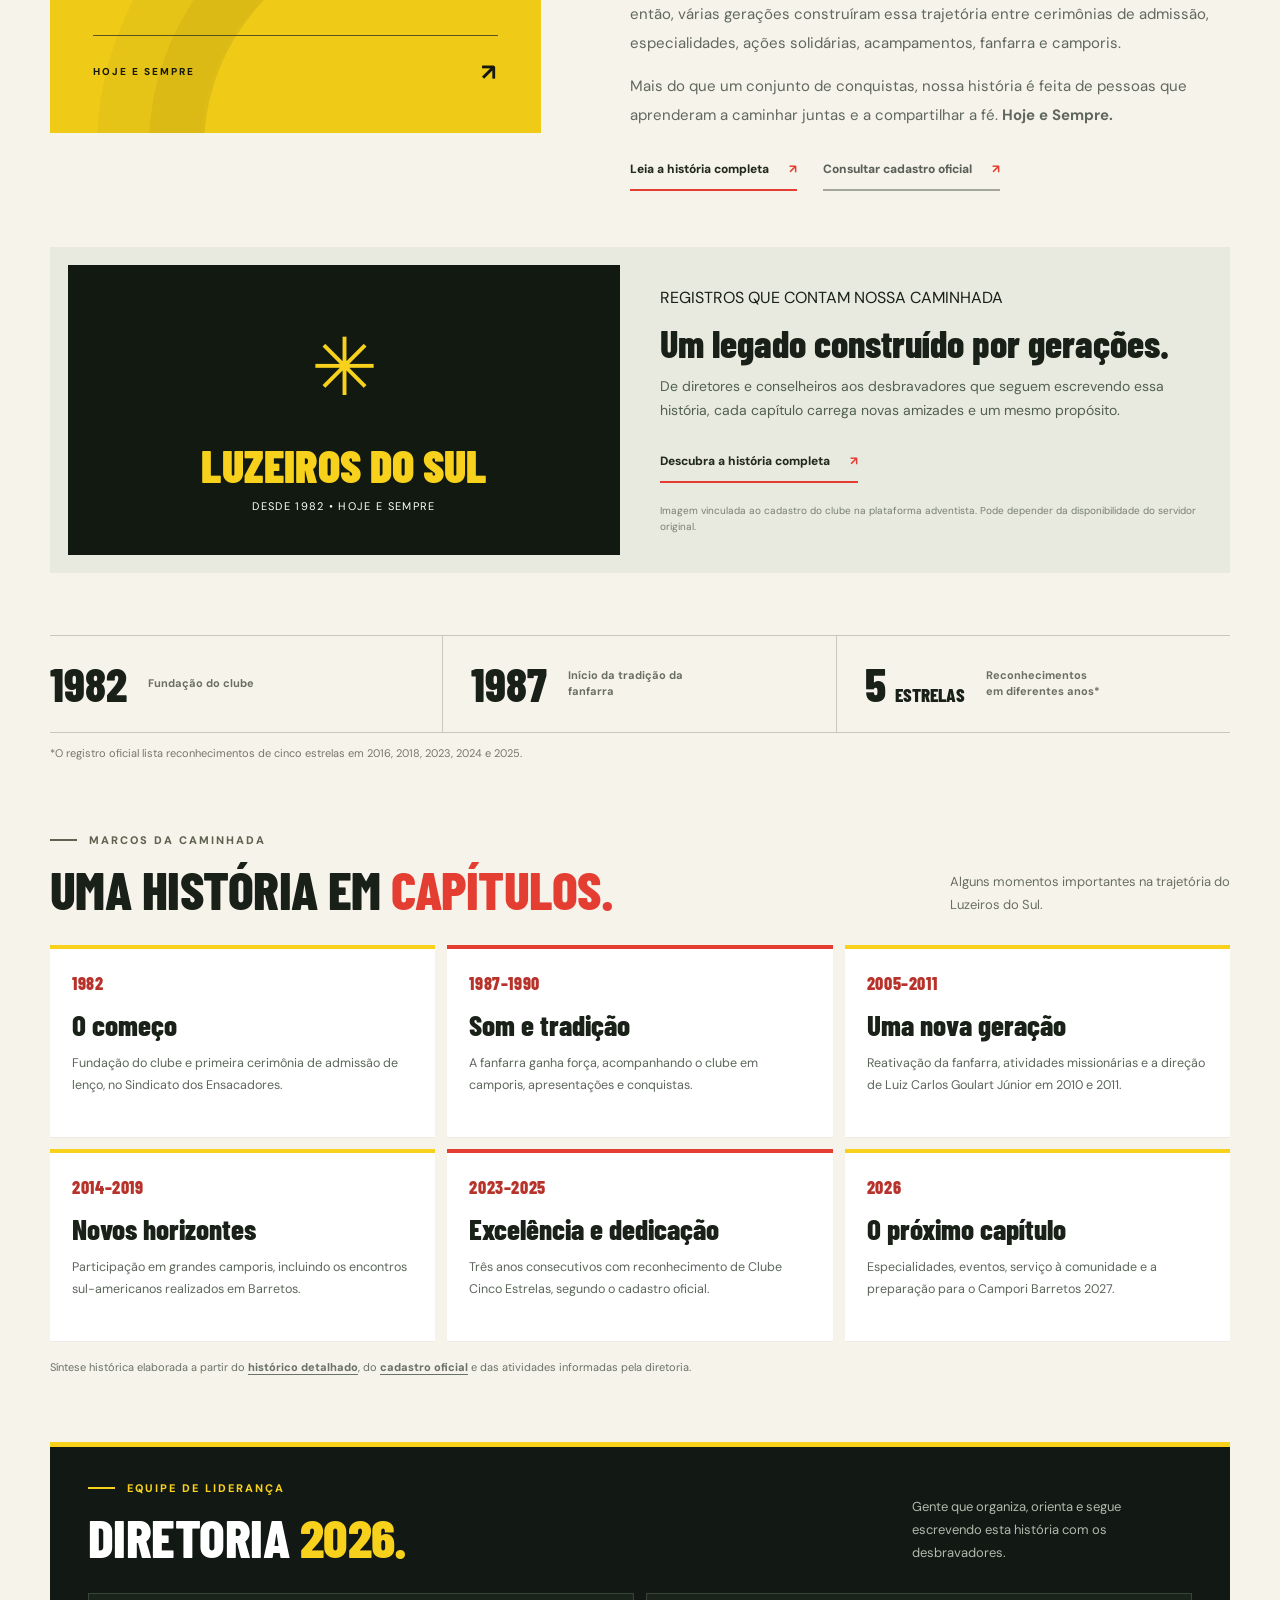
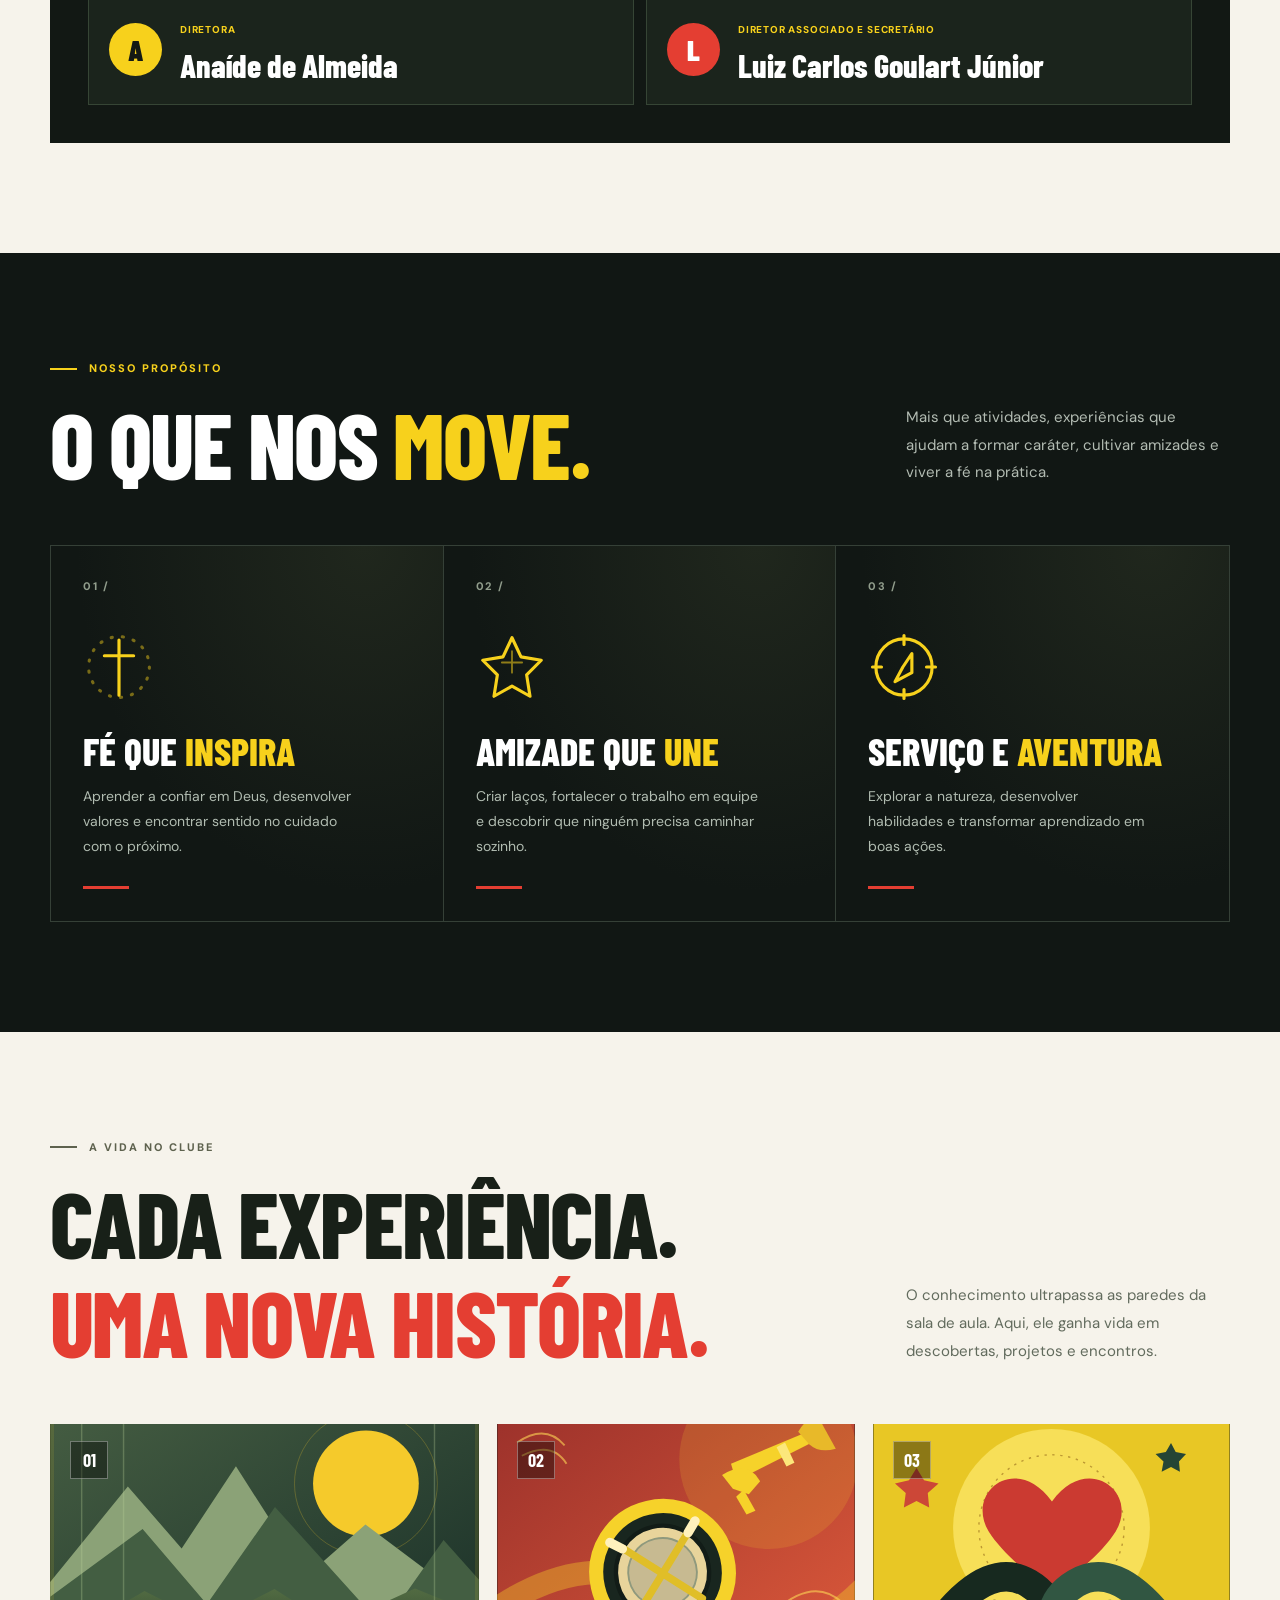
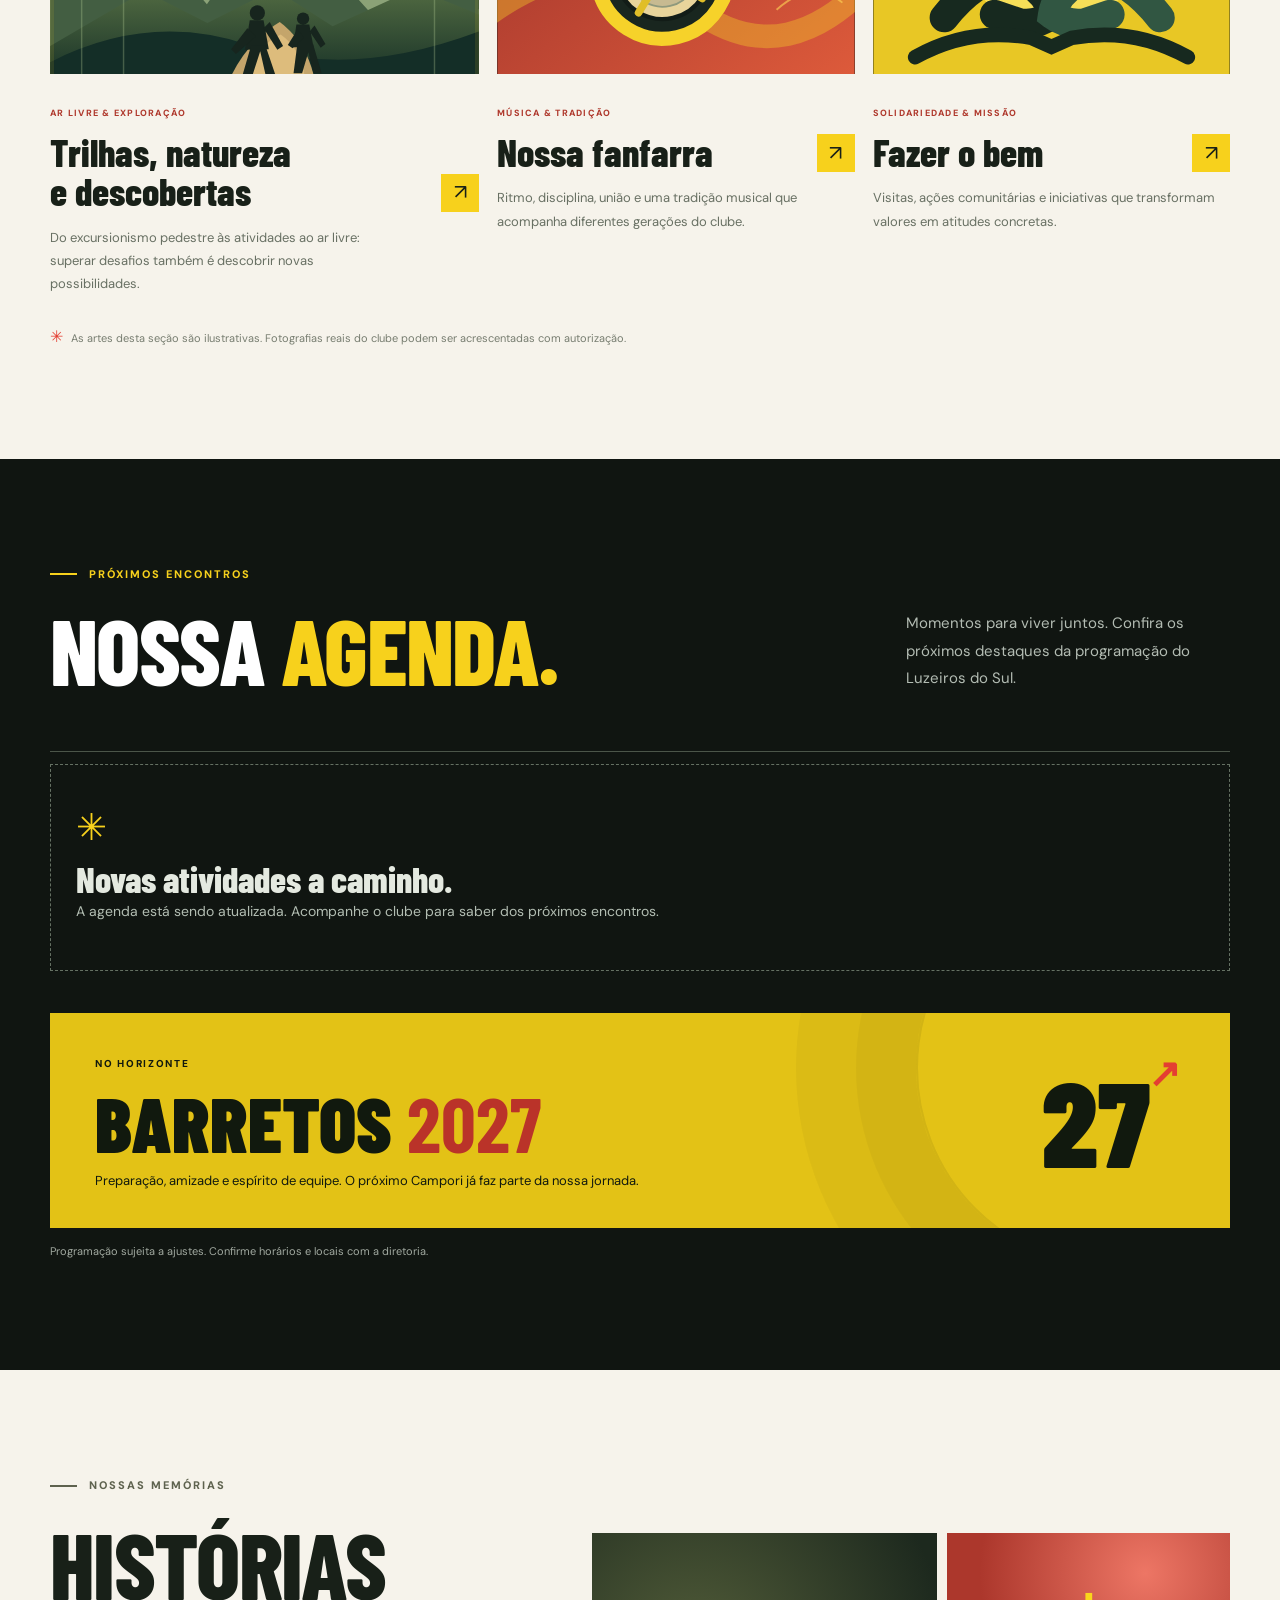
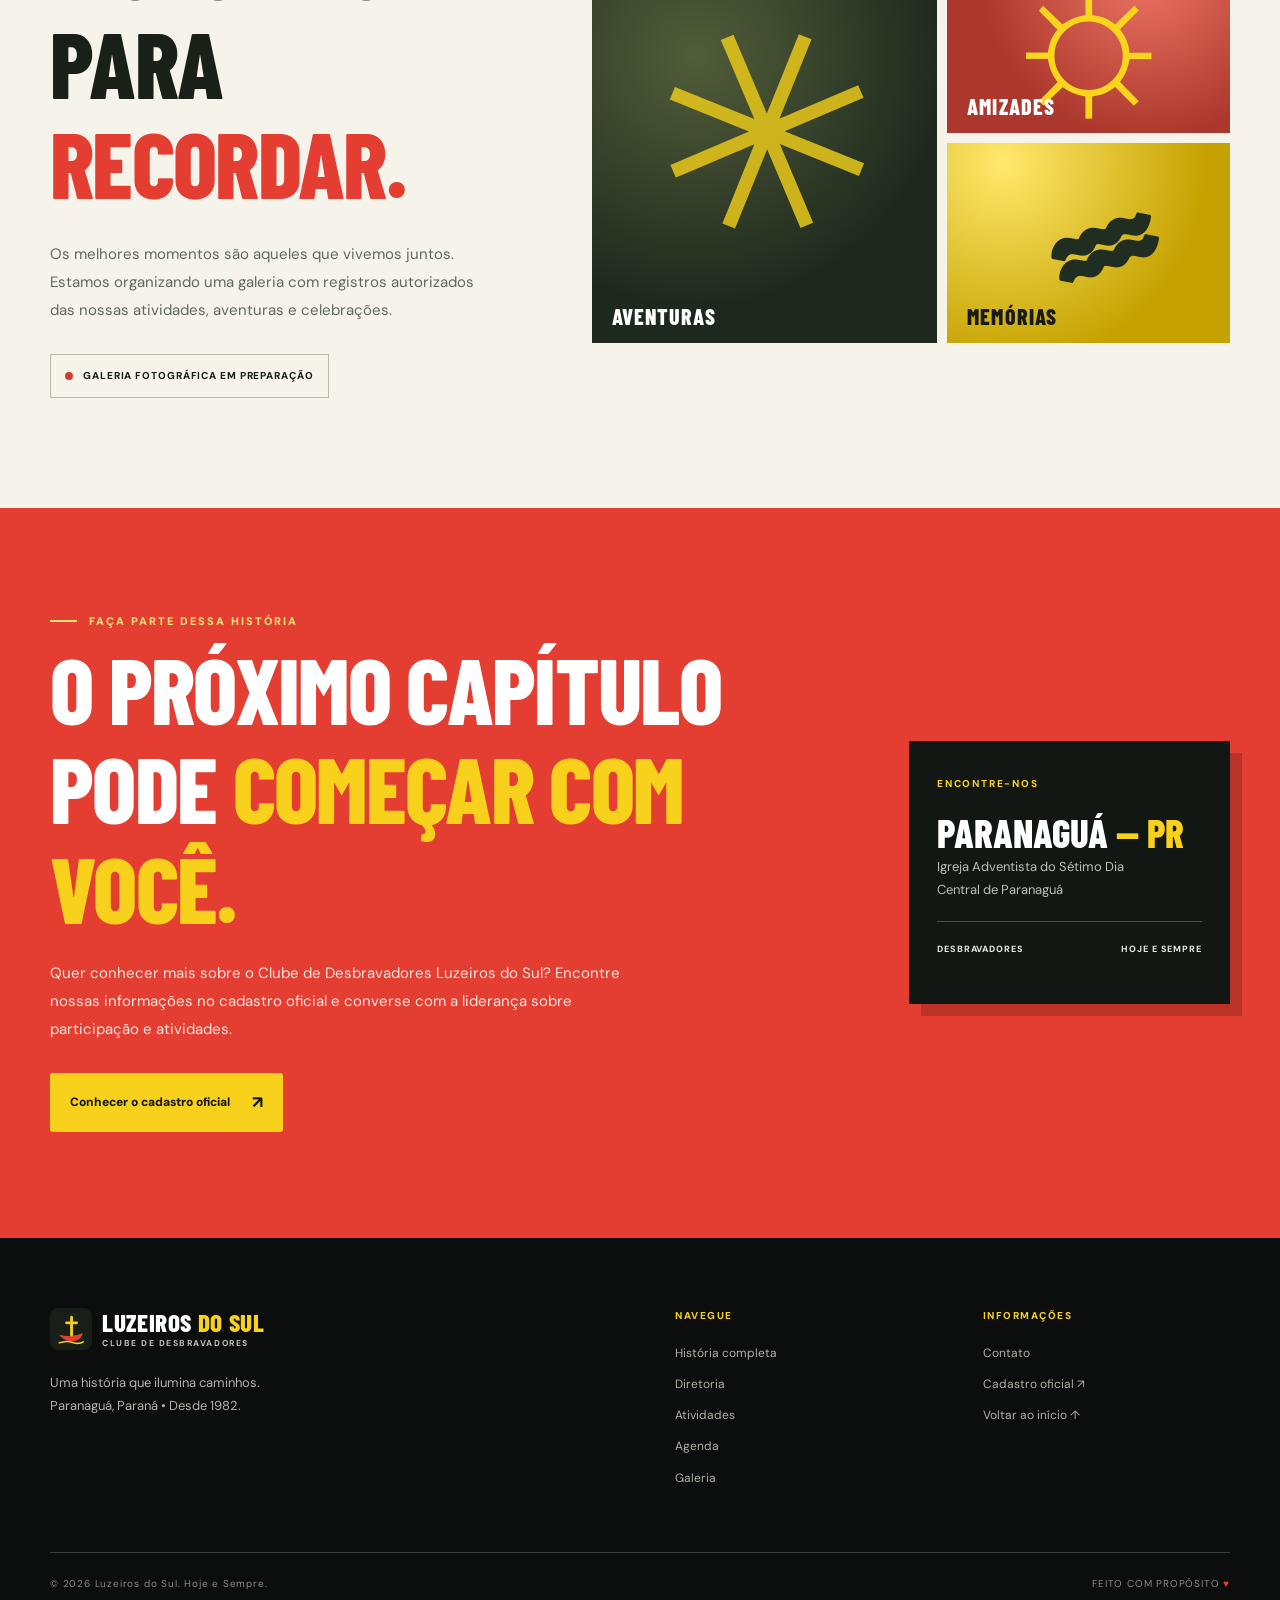
==== commit 3b233f61: "Inclui Pontuação no menu do Luzeiros do Sul" ====
--- a/index.html
+++ b/index.html
@@ -33,6 +33,7 @@
         <a href="#atividades">Atividades</a>
         <a href="#agenda">Agenda</a>
         <a href="#galeria">Galeria</a>
+        <a href="pontuacao.html">Pontuação</a>
       </nav>
       <a class="header-cta" href="#contato">Conheça o clube <span aria-hidden="true">↗</span></a>
       <button class="menu-toggle" type="button" aria-controls="main-nav" aria-expanded="false" aria-label="Abrir menu">
